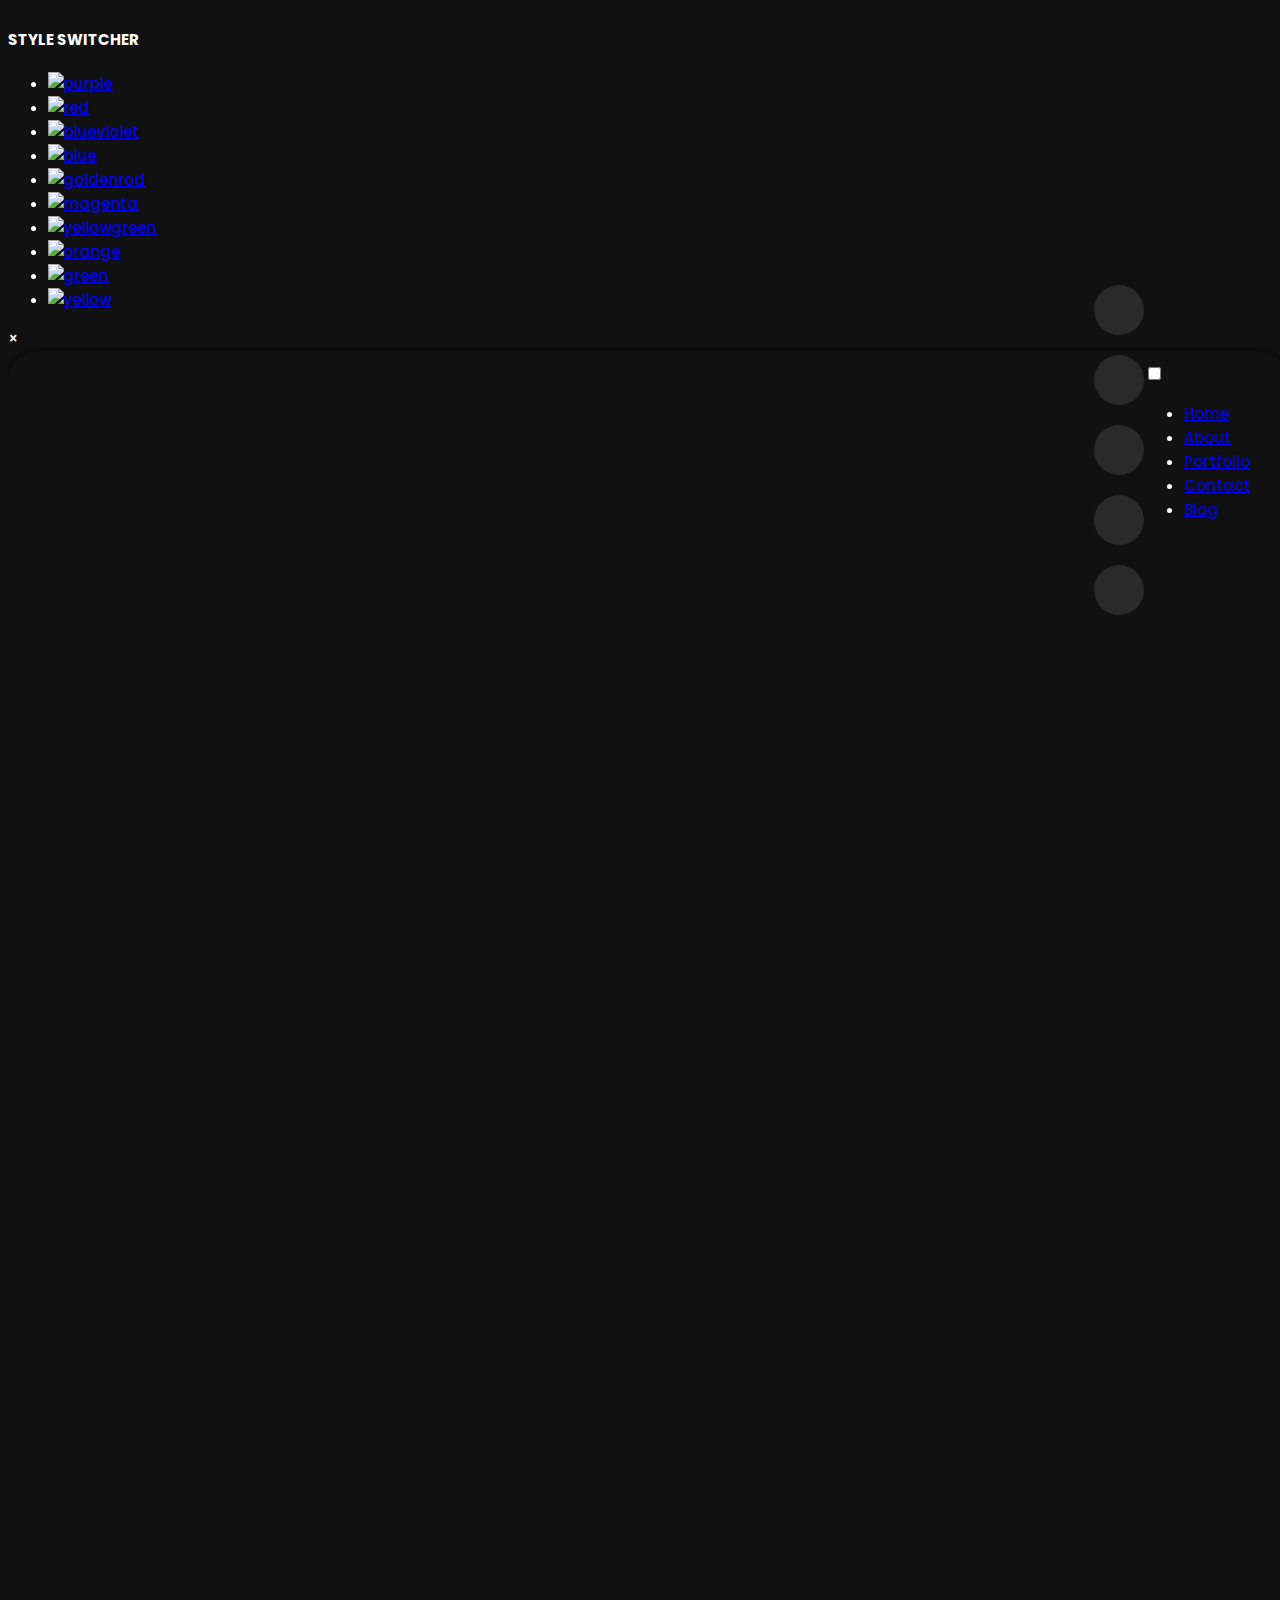
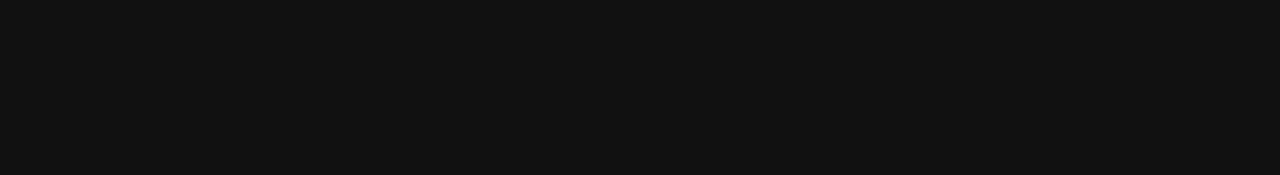
==== index.html @ 68eb9c1f "content changed" ====
﻿<!DOCTYPE html>
<html lang="en">

<head>
    <meta charset="utf-8">
    <title>Shabeeb | Index</title>
    <meta name="viewport" content="width=device-width, initial-scale=1">

    <!-- Template Google Fonts -->
    <link href="https://fonts.googleapis.com/css?family=Poppins:400,400i,500,500i,600,600i,700,700i,800,800i,900,900i" rel="stylesheet">
    <link href="https://fonts.googleapis.com/css?family=Open+Sans:300,400,400i,600,600i,700" rel="stylesheet">

    <!-- Template CSS Files -->
    <link href="css/bootstrap.min.css" rel="stylesheet">
    <link href="css/preloader.min.css" rel="stylesheet">
    <link href="css/circle.css" rel="stylesheet">
    <link href="css/font-awesome.min.css" rel="stylesheet">
    <link href="css/fm.revealator.jquery.min.css" rel="stylesheet">
    <link href="css/style.css" rel="stylesheet">

    <!-- CSS Skin File -->
    <link href="css/skins/yellow.css" rel="stylesheet">

    <!-- Live Style Switcher - demo only -->
    <link rel="alternate stylesheet" type="text/css" title="blue" href="css/skins/blue.css" />
    <link rel="alternate stylesheet" type="text/css" title="green" href="css/skins/green.css" />
    <link rel="alternate stylesheet" type="text/css" title="yellow" href="css/skins/yellow.css" />
    <link rel="alternate stylesheet" type="text/css" title="blueviolet" href="css/skins/blueviolet.css" />
    <link rel="alternate stylesheet" type="text/css" title="goldenrod" href="css/skins/goldenrod.css" />
    <link rel="alternate stylesheet" type="text/css" title="magenta" href="css/skins/magenta.css" />
    <link rel="alternate stylesheet" type="text/css" title="orange" href="css/skins/orange.css" />
    <link rel="alternate stylesheet" type="text/css" title="purple" href="css/skins/purple.css" />
    <link rel="alternate stylesheet" type="text/css" title="red" href="css/skins/red.css" />
    <link rel="alternate stylesheet" type="text/css" title="yellowgreen" href="css/skins/yellowgreen.css" />
    <link rel="stylesheet" type="text/css" href="css/styleswitcher.css" />

    <!-- Modernizr JS File -->
    <script src="js/modernizr.custom.js"></script>
</head>

<body class="home">
<!-- Live Style Switcher Starts - demo only -->
<div id="switcher" class="">
    <div class="content-switcher">
        <h4>STYLE SWITCHER</h4>
        <ul>
            <li>
                <a href="#" onclick="setActiveStyleSheet('purple');" title="purple" class="color"><img src="img/styleswitcher/purple.png" alt="purple"/></a>
            </li>
            <li>
                <a href="#" onclick="setActiveStyleSheet('red');" title="red" class="color"><img src="img/styleswitcher/red.png" alt="red"/></a>
            </li>
            <li>
                <a href="#" onclick="setActiveStyleSheet('blueviolet');" title="blueviolet" class="color"><img src="img/styleswitcher/blueviolet.png" alt="blueviolet"/></a>
            </li>
            <li>
                <a href="#" onclick="setActiveStyleSheet('blue');" title="blue" class="color"><img src="img/styleswitcher/blue.png" alt="blue"/></a>
            </li>
            <li>
                <a href="#" onclick="setActiveStyleSheet('goldenrod');" title="goldenrod" class="color"><img src="img/styleswitcher/goldenrod.png" alt="goldenrod"/></a>
            </li>
            <li>
                <a href="#" onclick="setActiveStyleSheet('magenta');" title="magenta" class="color"><img src="img/styleswitcher/magenta.png" alt="magenta"/></a>
            </li>
            <li>
                <a href="#" onclick="setActiveStyleSheet('yellowgreen');" title="yellowgreen" class="color"><img src="img/styleswitcher/yellowgreen.png" alt="yellowgreen"/></a>
            </li>
            <li>
                <a href="#" onclick="setActiveStyleSheet('orange');" title="orange" class="color"><img src="img/styleswitcher/orange.png" alt="orange"/></a>
            </li>
            <li>
                <a href="#" onclick="setActiveStyleSheet('green');" title="green" class="color"><img src="img/styleswitcher/green.png" alt="green"/></a>
            </li>
            <li>
                <a href="#" onclick="setActiveStyleSheet('yellow');" title="yellow" class="color"><img src="img/styleswitcher/yellow.png" alt="yellow"/></a>
            </li>
        </ul>

        <div id="hideSwitcher">&times;</div>
    </div>
</div>
<div id="showSwitcher" class="styleSecondColor"><i class="fa fa-cog fa-spin"></i></div>
<!-- Live Style Switcher Ends - demo only -->
<!-- Header Starts -->
<header class="header" id="navbar-collapse-toggle">
    <!-- Fixed Navigation Starts -->
    <ul class="icon-menu d-none d-lg-block revealator-slideup revealator-once revealator-delay1">
        <li class="icon-box active">
            <i class="fa fa-home"></i>
            <a href="index.html">
                <h2>Home</h2>
            </a>
        </li>
        <li class="icon-box">
            <i class="fa fa-user"></i>
            <a href="about.html">
                <h2>About</h2>
            </a>
        </li>
        <li class="icon-box">
            <i class="fa fa-briefcase"></i>
            <a href="portfolio.html">
                <h2>Portfolio</h2>
            </a>
        </li>
        <li class="icon-box">
            <i class="fa fa-envelope-open"></i>
            <a href="contact.html">
                <h2>Contact</h2>
            </a>
        </li>
        <li class="icon-box">
            <i class="fa fa-comments"></i>
            <a href="blog.html">
                <h2>Blog</h2>
            </a>
        </li>
    </ul>
    <!-- Fixed Navigation Ends -->
    <!-- Mobile Menu Starts -->
    <nav role="navigation" class="d-block d-lg-none">
        <div id="menuToggle">
            <input type="checkbox" />
            <span></span>
            <span></span>
            <span></span>
            <ul class="list-unstyled" id="menu">
                <li class="active"><a href="index.html"><i class="fa fa-home"></i><span>Home</span></a></li>
                <li><a href="about.html"><i class="fa fa-user"></i><span>About</span></a></li>
                <li><a href="portfolio.html"><i class="fa fa-folder-open"></i><span>Portfolio</span></a></li>
                <li><a href="contact.html"><i class="fa fa-envelope-open"></i><span>Contact</span></a></li>
                <li><a href="blog.html"><i class="fa fa-comments"></i><span>Blog</span></a></li>
            </ul>
        </div>
    </nav>
    <!-- Mobile Menu Ends -->
</header>
<!-- Header Ends -->
<!-- Main Content Starts -->
<section class="container-fluid main-container container-home p-0 revealator-slideup revealator-once revealator-delay1">
    <div class="color-block d-none d-lg-block"></div>
    <div class="row home-details-container align-items-center">
        <div class="col-lg-4 bg position-fixed d-none d-lg-block"></div>
        <div class="col-12 col-lg-8 offset-lg-4 home-details text-left text-sm-center text-lg-left">
            <div>
                <img src="img/shabeeb1.jpg" class="img-fluid main-img-mobile d-none d-sm-block d-lg-none" alt="my picture" />
                <h1 class="text-uppercase poppins-font">I'm shabeeb.<span>web DEVELOPER</span></h1>
                <p class="open-sans-font">I'm Shabeeb Python Django web developer, specializing in building dynamic and scalable web applications using the Django framework. With i am expertise in Python programming language and Django's Model-View-Template architecture, i  can create robust and user-friendly web solutions. my skills include developing web sites and deploying applications on cloud platforms. i am experience working with databases such as Dbsqlite, and integrating various libraries and frameworks to enhance web development. I am stays up-to-date with the latest web development trends and tools to provide cutting-edge solutions.</p>
                <a class="button" href="about.html">
                    <span class="button-text">more about me</span>
                    <span class="button-icon fa fa-arrow-right"></span>
                </a>
            </div>
        </div>
    </div>
</section>
<!-- Main Content Ends -->

<!-- Template JS Files -->
<script src="js/jquery-3.5.0.min.js"></script>
<script src="js/styleswitcher.js"></script>
<script src="js/preloader.min.js"></script>
<script src="js/fm.revealator.jquery.min.js"></script>
<script src="js/imagesloaded.pkgd.min.js"></script>
<script src="js/masonry.pkgd.min.js"></script>
<script src="js/classie.js"></script>
<script src="js/cbpGridGallery.js"></script>
<script src="js/jquery.hoverdir.js"></script>
<script src="js/popper.min.js"></script>
<script src="js/bootstrap.js"></script>
<script src="js/custom.js"></script>

</body>

</html>
---- css/style.css ----
/*------------------------------------------------------------------
[Table of contents]
	+ General
	    - Miscellaneous
		- Light Body
		- Buttons
		- Page Title
	+ Header
		- Desktop Navigation
		- Mobile Navigation
	+ Pages
		- Homepage
		+ About
		    - Personal Info List
			- Box Stats
			- Resume
			- Skills
		+ Portfolio
		    - Grid
		    + Slideshow
                - Embedded Videos
                - Carousel
                - Navigation
        + Contact
            - Left Side
            - Contact Form
		+ Blog
            - Latest Posts
            - Pagination
	- Responsive Design Styles
-------------------------------------------------------------------*/

/* [ GENERAL ] */
/*================================================== */

/*** Miscellaneous ***/

html {
  overflow-x: hidden;
  height: 100%;
}

body {
  font-family: 'Poppins', sans-serif;
  font-size: 15px;
  color: #fff;
  font-weight: 500;
  line-height: 1.6;
  position: relative;
  background-size: cover;
  background-position: center;
  height: 100%;
  width: 100%;
  background-color: #111;
}

.poppins-font {
  font-family: 'Poppins', sans-serif;
}

.open-sans-font {
  font-family: 'Open Sans', sans-serif;
}

hr.separator {
  border-top: 1px solid #252525;
  margin: 70px auto 55px;
  max-width: 40%;
}

.ft-wt-600 {
  font-weight: 600;
}

.mb-30 {
  margin-bottom: 30px;
}

.no-transform {
  transform: none !important;
}

.custom-title {
  padding-bottom: 22px;
  font-size: 26px;
}

/*** Light Body ***/

body.light {
  color: #666;
  background-color: #fff;
}

body.home.light .home-details h1 span,
body.light .button .button-text {
  color: #666;
}

body.light .button:hover .button-text {
  color: #fff;
}

body.home.light .home-details h6 {
  color: #777;
}

body.home.light .bg {
  background-image: url(../img/light.jpg);
  background-size: cover;
  background-repeat: no-repeat;
  background-position: top;
  box-shadow: 0 0 7px rgba(0,0,0,.3);
}

body.light .preloader .black_wall {
  background-color: #eee;
}

body.light .preloader {
  background-color: #fff;
}

body.light .title-section h1 {
  color: #666;
}

body.light .title-bg {
  color: rgba(30, 37, 48, 0.07);
}

body.light.about .box-stats {
  border: 1px solid #ddd;
}

body.light.about .c100,
body.light.about .resume-box .time {
  background-color: #eee;
}

body.light.about .resume-box .time,
body.light.about .resume-box p {
  color: #666;
}

body.light.about .resume-box .place:before {
  background-color: #666;
}

body.light.about  .resume-box li:after {
  border-left: 1px solid #ddd;
}

body.light.about .c100 > span {
  color: #666;
}

body.light.about .c100:after {
  background-color: #fff;
}

body.light.portfolio .slideshow figure {
  background-color: #fff;
}

body.light.portfolio .slideshow ul > li:after {
  background: rgba(255,255,255,0.77);
}

body.light.portfolio .slideshow {
  background: rgba(0,0,0,0.7);
}

body.light.contact .contactform input[type=text],
body.light.contact .contactform input[type=email],
body.light.contact .contactform textarea {
  background-color: #fff;
  border: 1px solid #ddd;
  color: #666;
}

body.light.contact  ul.social li a {
  color: #666;
  background: #eee;
}

body.light.contact  ul.social li a:hover {
  color: #fff;
}

body.light.blog .post-content {
  background-color: #f2f2f2;
}

body.light.blog .post-content .entry-header h3 a {
  color: #666;
}

body.light.blog .page-link {
  color: #666;
  background-color: #eee;
  border: 1px solid #eee;
}

body.light.blog-post .meta {
  color: #888;
}

body.light.blog .page-item.active .page-link {
  color: #fff;
}

body.light hr.separator {
  border-top: 1px solid #ddd;
}

@media (min-width: 992px) {
  body.light .header ul.icon-menu li.icon-box {
    background-color: #eee;
  }

  body.light .header ul.icon-menu li.icon-box i {
    color: #666;
  }

  body.light .header ul.icon-menu li.icon-box.active,
  body.light .header ul.icon-menu li.icon-box:hover,
  body.light .header ul.icon-menu li.icon-box.active i,
  body.light .header ul.icon-menu li.icon-box:hover i {
    color: #fff;
  }
}

@media (max-width: 991px) {

  body.light .main-img-mobile {
    border: 4px solid #eee;
  }

  body.light #menuToggle {
    border: 1px solid #ddd;
  }

  body.light #menuToggle,
  body.light #menu {
    background: #eee;
  }

  body.light #menuToggle > span,
  body.light #menuToggle input:checked ~ span {
    background: #666;
  }

  body.light #menu li a {
    color: #666;
  }

  body.light #menu li:after {
    background: #ddd;
  }

  body.light.portfolio .slideshow nav {
    background: #eee;
    border-bottom: 1px solid #ddd;
  }

  body.light.portfolio .slideshow nav span img {
    display: none;
  }

  body.light.portfolio .slideshow nav span.nav-next {
    background-image: url("../img/projects/navigation/right-arrow.png");
    background-size: cover;
  }

  body.light.portfolio .slideshow nav span.nav-prev {
    background-image: url("../img/projects/navigation/left-arrow.png");
    background-size: cover;
  }

  body.light.portfolio .slideshow nav span.nav-close {
    background-image: url("../img/projects/navigation/close-button.png");
    background-size: cover;
  }

  body.light.portfolio .slideshow nav span.nav-next,
  body.light.portfolio .slideshow nav span.nav-prev {
    top: 51px;
  }

  body.light.portfolio .slideshow {
    background: #fff;
  }
}

@media (max-width: 576px) {
  body.light .title-section {
    background: #eee;
    border-bottom: 1px solid #ddd;
  }

  body.light #menuToggle {
    border: 0;
  }

  body.light.portfolio .slideshow nav span.nav-next,
  body.light.portfolio .slideshow nav span.nav-prev {
    top: 31px;
  }
}
/*** Buttons ***/
.button {
  overflow: hidden;
  display: inline-block;
  line-height: 1.4;
  border-radius: 35px;
  white-space: nowrap;
  text-overflow: ellipsis;
  text-align: center;
  cursor: pointer;
  vertical-align: middle;
  user-select: none;
  transition: 250ms all ease-in-out;
  text-transform: uppercase;
  text-decoration: none !important;
  position: relative;
  z-index: 1;
  padding: 16px 70px 16px 35px;
  font-size: 15px;
  font-weight: 600;
  color: #fff;
  background-color: transparent;
  outline: none !important;
}

.button .button-text {
  position: relative;
  z-index: 2;
  color: #fff;
  transition: .3s ease-out all;
}

.button:before {
  z-index: -1;
  content: '';
  position: absolute;
  top: 0;
  bottom: 0;
  left: 0;
  right: 0;
  transform: translateX(100%);
  transition: .3s ease-out all;
}

.button:hover .button-text {
  color: #ffffff;
}

.button:hover:before {
  transform: translateX(0);
}

.button-icon {
  position: absolute;
  right: -1px;
  top: -1px;
  bottom: 0;
  width: 55px;
  height: 55px;
  display: flex;
  justify-content: center;
  align-items: center;
  font-size: 19px;
  color: #ffffff;
  border-radius: 50%;
}

/*** Page Title ***/

.title-section {
  margin: 0 auto;
  width: 100%;
  position: relative;
  padding: 80px 0;
}

.title-section h1 {
  font-size: 56px;
  font-weight: 900;
  color: #fff;
  text-transform: uppercase;
  margin: 0;
}

.title-bg {
  font-size: 110px;
  left: 0;
  letter-spacing: 10px;
  line-height: 0.7;
  position: absolute;
  right: 0;
  top: 50%;
  text-transform: uppercase;
  font-weight: 800;
  -webkit-transform: translateY(-50%);
  -moz-transform: translateY(-50%);
  -ms-transform: translateY(-50%);
  -o-transform: translateY(-50%);
  transform: translateY(-50%);
  color: rgba(255, 255, 255, 0.07);
}

/* [ HEADER ] */
/*================================================== */

/*** Desktop Navigation ***/

@media (min-width: 992px) {

  /*** Navigation ***/

  .header {
    position: fixed;
    right: 30px;
    bottom: 0;
    z-index: 3;
    display: flex;
    align-items: center;
    height: calc(100vh - 200px);
    top: 100px;
    opacity: 1;
    transition: opacity 0.3s;
    -webkit-transition: opacity 0.3s;
  }

  .header.hide-header {
    z-index: 0 !important;
    opacity: 0;
  }

  .header ul.icon-menu {
    margin: 0;
    padding: 0;
  }

  .header ul.icon-menu li.icon-box {
    width: 50px;
    height: 50px;
    list-style: none;
    position: relative;
    display: flex;
    align-items: center;
    transition: .3s;
    margin: 20px 0;
    border-radius: 50%;
    background: #2b2a2a;
  }

  .header ul.icon-menu li.icon-box i {
    color: #ddd;
    font-size: 19px;
    transition: .3s;
  }

  .header ul.icon-menu li.icon-box.active,
  .header ul.icon-menu li.icon-box:hover,
  .header ul.icon-menu li.icon-box.active i,
  .header ul.icon-menu li.icon-box:hover i {
    color: #fff;
  }

  .header .icon-box h2 {
    font-size: 15px;
    font-weight: 500;
  }

  .header .icon-box a {
    display: block;
    padding: 0;
    width: 50px;
    height: 50px;
  }

  .header .icon-box i.fa {
    position: absolute;
    pointer-events: none;
  }

  .header .icon-menu i {
    left: 0;
    right: 0;
    margin: 0 auto;
    display: block;
    text-align: center;
    font-size: 35px;
    top: 15px;
  }

  .header .icon-box h2 {
    z-index: -1;
    position: absolute;
    top: 0;
    right: 0;
    opacity: 0;
    color: #fff;
    line-height: 50px;
    font-weight: 500;
    transition: all .3s;
    border-radius: 30px;
    text-transform: uppercase;
    padding: 0 25px 0 30px;
    height: 50px;
  }

  .header .icon-box a:hover h2 {
    opacity: 1;
    right: 27px;
    margin: 0;
    text-align: center;
    border-radius: 30px 0 0 30px;
  }
}

/* [ Pages ] */
/*================================================== */

/*** Homepage ***/


.home .color-block {
  position: fixed;
  height: 200%;
  width: 100%;
  transform: rotate(-15deg);
  left: -83%;
  top: -50%;
}

.home .bg {
  background-image: url(../img/shabeeb.jpg);
  background-size: cover;
  background-repeat: no-repeat;
  background-position: top;
  height: calc(100vh - 80px);
  z-index: 111;
  border-radius: 30px;
  left: 40px;
  top: 40px;
  box-shadow: 0 0 7px rgba(0,0,0,.9);
}

.home .container-home {
  display: flex;
  align-items: center;
  min-height: 100%;
}

.home .home-details > div {
  max-width: 550px;
  margin: 0 auto;
}

.home .home-details h1 {
  font-size: 51px;
  line-height: 62px;
  font-weight: 700;
  margin: 18px 0 10px;
  position: relative;
  padding-left: 70px;
}

.home .home-details h1:before {
  content: '';
  position: absolute;
  left: 0;
  top: 29px;
  height: 4px;
  width: 40px;
  border-radius: 10px;
}

.home .home-details h1 span {
  color: #fff;
  display: block;
}

.home .home-details h6 {
  color: #eee;
  font-size: 22px;
  font-weight: 400;
  display: block;
}

.home .home-details p {
  margin: 15px 0 28px;
  font-size: 16px;
  line-height: 35px;
}

/*** About ***/

.about .main-content {
  padding-bottom: 20px;
}

/* Personal Info List */

.about .about-list li:not(:last-child) {
  padding-bottom: 20px;
}

.about .about-list .title {
  opacity: .8;
  text-transform: capitalize;
}

.about .about-list .value {
  font-weight: 600;
}

/* Box Stats */

.about .box-stats {
  padding: 20px 30px 25px 40px;
  border-radius: 5px;
  border: 1px solid #252525;
}

.about .box-stats.with-margin {
  margin-bottom: 30px;
}

.about .box-stats h3 {
  position: relative;
  display: inline-block;
  margin: 0;
  font-size: 50px;
  font-weight: 700;
}

.about .box-stats h3:after {
  content: '+';
  position: absolute;
  right: -24px;
  font-size: 33px;
  font-weight: 300;
  top: 2px;
}

.about .box-stats p {
  padding-left: 45px;
}

.about .box-stats p:before {
  content: "";
  position: absolute;
  left: 0;
  top: 13px;
  width: 30px;
  height: 1px;
  background: #777;
}

/* Resume */

.about .resume-box ul {
  margin: 0;
  padding: 0;
  list-style: none;
}

.about .resume-box li {
  position: relative;
  padding: 0 20px 0 60px;
  margin: 0 0 50px;
}

.about .resume-box li:after {
  content: "";
  position: absolute;
  top: 0;
  left: 20px;
  bottom: 0;
  border-left: 1px solid #333;
}

.about .resume-box .icon {
  width: 40px;
  height: 40px;
  position: absolute;
  left: 0;
  right: 0;
  line-height: 40px;
  text-align: center;
  z-index: 1;
  border-radius: 50%;
  color: #fff;
  background-color: #252525;
}

.about .resume-box .time {
  color: #fff;
  font-size: 12px;
  padding: 1px 10px;
  display: inline-block;
  margin-bottom: 12px;
  border-radius: 20px;
  font-weight: 600;
  background-color: #252525;
  opacity: .8;
}

.about .resume-box h5 {
  font-size: 18px;
  margin: 7px 0 10px;
}

.about .resume-box p {
  margin: 0;
  color: #eee;
  font-size: 14px;
}

.about .resume-box .place {
  opacity: .8;
  font-weight: 600;
  font-size: 15px;
  position: relative;
  padding-left: 26px;
}

.about .resume-box .place:before {
  position: absolute;
  content: '';
  width: 10px;
  height: 2px;
  background-color: #fff;
  left: 7px;
  top: 9px;
  opacity: .8;
}

/* Skills */

.about .c100 {
  float: none !important;
  margin: 0 auto;
  background-color: #252525;
}

.about .c100 > span {
  color: #fff;
}

.about .c100:after {
  background-color: #111;
}

/*** Portfolio ***/
.portfolio .main-content {
  padding-bottom: 60px;
  margin-top: -15px;
}

/* Grid */

.portfolio .grid-gallery ul {
  list-style: none;
  margin: 0;
  padding: 0;
}

.portfolio .grid-gallery figure {
  margin: 0;
}

.portfolio .grid-gallery figure img {
  display: block;
  width: 100%;
  border-radius: 5px;
  transition: .3s;
}

.portfolio .grid-wrap {
  margin: 0 auto;
}

.portfolio .grid {
  margin: 0 auto;
}

.portfolio .grid li {
  width: 33.333333%;
  float: left;
  cursor: pointer;
  padding: 15px;
}

.portfolio .grid figure {
  -webkit-transition: 0.3s;
  transition: 0.3s;
  border-radius: 5px;
  padding: 0;
  position: relative;
  overflow: hidden;
}

.portfolio .grid figure img {
  display: block;
  position: relative;
}

.portfolio .grid li a {
  overflow: hidden;
}

.portfolio .grid li figure div {
  position: absolute;
  width: 100%;
  height: 100%;
  display: -webkit-box;
  display: -webkit-flex;
  display: -ms-flexbox;
  display: flex;
  -webkit-box-align: center;
  -webkit-align-items: center;
  -ms-flex-align: center;
  align-items: center;
  text-align: center;
  justify-content: center;
}

.portfolio .grid li figure div span {
  margin: 0;
  text-transform: uppercase;
  color: #fff;
  font-size: 18px;
}

/* Slideshow */

.portfolio .slideshow {
  position: fixed;
  background: rgba(0,0,0,0.85);
  width: 100%;
  height: 100%;
  top: 0;
  left: 0;
  z-index: 1111;
  opacity: 0;
  visibility: hidden;
  overflow: hidden;
  -webkit-perspective: 1000px;
  perspective: 1000px;
  -webkit-transition: opacity 0.5s, visibility 0s 0.5s;
  transition: opacity 0.5s, visibility 0s 0.5s;
  text-align: left;
}

.portfolio .slideshow-open .slideshow {
  opacity: 1;
  visibility: visible;
  -webkit-transition: opacity 0.5s;
  transition: opacity 0.5s;
}

.portfolio .slideshow ul {
  width: 100%;
  height: 100%;
  -webkit-transform-style: preserve-3d;
  transform-style: preserve-3d;
  -webkit-transform: translate3d(0,0,150px);
  transform: translate3d(0,0,150px);
  -webkit-transition: -webkit-transform 0.5s;
  transition: transform 0.5s;
}

.portfolio .slideshow ul.animatable > li {
  -webkit-transition: -webkit-transform 0.5s;
  transition: transform 0.5s;
}

.portfolio .slideshow-open .slideshow ul {
  -webkit-transform: translate3d(0,0,0);
  transform: translate3d(0,0,0);
}

.portfolio .slideshow ul > li {
  width: 660px;
  position: absolute;
  top: 50%;
  left: 50%;
  margin: -280px 0 0 -330px;
  visibility: hidden;
}

.portfolio .slideshow ul > li.show {
  visibility: visible;
}

.portfolio .slideshow ul > li:after {
  content: '';
  position: absolute;
  width: 100%;
  height: 100%;
  top: 0;
  left: 0;
  background: rgba(0,0,0,0.7);
  -webkit-transition: opacity 0.3s;
  transition: opacity 0.3s;
  z-index: 111;
  border-radius: 10px;
}

.portfolio .slideshow ul > li.current:after {
  visibility: hidden;
  opacity: 0;
  -webkit-transition: opacity 0.3s, visibility 0s 0.3s;
  transition: opacity 0.3s, visibility 0s 0.3s;
}

.portfolio .slideshow figure {
  width: 100%;
  height: 100%;
  background: #252525;
  padding: 30px;
  overflow: auto;
  border-radius: 10px;
}

.portfolio .slideshow a {
  text-decoration: underline;
}

.portfolio .slideshow figcaption {
  margin-bottom: 15px;
}

.portfolio .slideshow figcaption h3 {
  text-transform: uppercase;
  padding: 10px 0 20px;
  font-weight: 700;
  text-align: center;
  font-size: 33px;
}

/* Embedded Videos */

.portfolio .slideshow .videocontainer,
.portfolio .slideshow .responsive-video {
  max-width: 100%;
  border-radius: 4px;
  display: block;
  object-fit: cover;
}

.portfolio .slideshow .videocontainer {
  position: relative;
  padding-bottom: 56.20%;
  padding-top: 0;
  height: 0;
  max-width: 100%;
  overflow: hidden;
  width: 100%;
  display: block;
  margin: 0;
  border-radius: 4px;
}

.portfolio .slideshow .videocontainer iframe,
.portfolio .slideshow .videocontainer object,
.portfolio .slideshow .videocontainer embed {
  position: absolute;
  top: 0;
  left: 0;
  width: 100%;
  height: 100%;
  border: 0;
}

/* Carousel */

.portfolio .slideshow .carousel-indicators {
  bottom: 0;
  background: rgba(0,0,0,.4);
  padding: 10px 0;
  margin: 0;
}

.portfolio .slideshow .carousel-indicators li {
  width: 10px;
  height: 10px;
  border-radius: 50%;
  margin: 0 7px;
  background-color: #fff;
  opacity: 1;
}

/* Navigation */

.portfolio .slideshow nav span {
  position: fixed;
  z-index: 1000;
  text-align: center;
  cursor: pointer;
  padding: 200px 30px;
  color: #fff;
}

.portfolio .slideshow nav span.nav-prev,
.portfolio .slideshow nav span.nav-next {
  top: 50%;
  -webkit-transform: translateY(-50%);
  transform: translateY(-50%);
  font-size: 41px;
  line-height: 58px;
}

.portfolio .slideshow nav span.nav-prev {
  left: 0;
}

.portfolio .slideshow nav span.nav-next {
  right: 0;
}

.portfolio .slideshow nav span.nav-close {
  top: 30px;
  right: 30px;
  padding: 0;
}

/*** Contact ***/
.contact .main-content {
  padding-bottom: 85px;
}
/* Left Side */

.contact .custom-span-contact {
  font-weight: 600;
  padding-left: 50px;
  line-height: 21px;
  padding-top: 5px;
}

.contact .custom-span-contact i {
  left: 0;
  top: 10px;
  font-size: 33px;
}

.contact .custom-span-contact i.fa-phone-square {
  font-size: 39px;
  top: 7px;
}

.contact .custom-span-contact span {
  text-transform: uppercase;
  opacity: .8;
  font-weight: 400;
}

.contact ul.social {
  margin-left: -5px;
}

.contact ul.social li {
  display: inline-block;
}

.contact ul.social li a {
  display: inline-block;
  height: 40px;
  width: 40px;
  line-height: 42px;
  text-align: center;
  color: #fff;
  transition: .3s;
  font-size: 17px;
  margin: 0 6px;
  background: #2b2a2a;
  border-radius: 50%;
}
/* Form */
.contact .contactform input[type=text],
.contact .contactform input[type=email] {
  border: 1px solid #111;
  width: 100%;
  background: #252525;
  color: #fff;
  padding: 11px 26px;
  margin-bottom: 30px;
  border-radius: 30px;
  outline: none !important;
  transition: .3s;
}

.contact .contactform textarea {
  border: 1px solid #111;
  background: #252525;
  color: #fff;
  width: 100%;
  padding: 12px 26px;
  margin-bottom: 20px;
  height: 160px;
  overflow: hidden;
  border-radius: 30px;
  outline: none !important;
  transition: .3s;
}

.contact .contactform .form-message {
  margin: 24px 0;
}

.contact .contactform .output_message {
  display: block;
  color: #fff;
  height: 46px;
  line-height: 46px;
  border-radius: 30px;
}

.contact .contactform .output_message.success {
  background: #28a745;
}

.contact .contactform .output_message.success:before {
  font-family: FontAwesome;
  content: "\f14a";
  padding-right: 10px;
}

.contact .contactform .output_message.error {
  background: #dc3545;
}

.contact .contactform .output_message.error:before {
  font-family: FontAwesome;
  content: "\f071";
  padding-right: 10px;
}

/*** Blog ***/

.blog .main-content {
  padding-bottom: 85px;
}

/* Latest Posts */

.blog .post-container {
  display: block;
}

.blog .post-content {
  background-color: #252525;
  padding: 20px 25px 25px 25px;
  border-radius: 0 0 5px 5px;
}

.blog .post-content .entry-header h3 {
  line-height: 26px;
  cursor: pointer;
}

.blog .post-content .entry-header h3 a {
  text-decoration: none;
  transition: .5s;
}

.blog .post-thumb {
  border-radius: 5px 5px 0 0;
  cursor: pointer;
}

.blog .post-thumb a {
  border-radius: 5px 5px 0 0;
}

.blog .post-container:hover img {
  transform: scale(1.2);
}

.blog .post-thumb a img {
  border-radius: 5px 5px 0 0;
  transition: .3s;
}

.blog .post-content .entry-content p {
  margin: 15px 0 5px;
}

.blog .post-content .entry-header h3 a {
  color: #fff;
  font-size: 20px;
  font-weight: 600;
}

/* pagination */

.blog .pagination {
  margin-bottom: 30px;
}

.blog .page-link {
  color: #fff;
  background-color: #252525;
  border: 1px solid #252525;
  padding: 0;
  margin: 0 10px;
  border-radius: 50% !important;
  width: 43px;
  height: 43px;
  line-height: 43px;
  text-align: center;
  transition: .3s;

}

.blog .page-link:focus,
.blog .page-link:active{
  box-shadow: none !important;
}

.blog .page-link:hover {
  color: #fff !important;
}

/* Blog Post */

.blog-post article {
  max-width: 700px;
  margin: 0 auto;
}

.blog-post article h1 {
  font-weight: 600;
  margin: 13px 0 20px;
}

.blog-post article img {
  border-radius: 5px;
  margin-bottom: 20px;
}

.blog-post .meta {
  color: #eee;
  font-size: 13px;
}

.blog-post .meta span {
  padding-right: 15px;
}

.blog-post .meta i {
  padding-right: 3px;
}

/* [ RESPONSIVE DESIGN STYLES ] */

@media (min-width: 1351px) {
  .portfolio .container-portfolio .grid {
    text-align: left;
  }
}

@media (max-width: 1350px) and (min-width: 992px) {
  .container {
    max-width: calc(100% - 195px);
  }

  .portfolio .container-portfolio {
    max-width: calc(100% - 195px);
  }
}

@media (max-width: 1200px) {
  .home .home-details h1 {
    padding-left: 0;
  }
  .home .home-details h1:before {
    display: none;
  }
}

@media (max-width: 1200px) and (min-width: 992px) {
  .home .home-details h1 {
    font-size: 42px;
    line-height: 52px;
  }
}

@media (max-width: 1100px) and (min-width: 992px) {
  .home .home-details > div {
    max-width: 450px;
  }
}

@media (min-width: 1600px) {
  .home .home-details > div {
    max-width: 600px;
  }
}

@media (min-width: 992px) {
  .home .home-details-container {
    width: 100%;
    height: 100vh;
  }

  body.home {
    overflow: hidden;
  }
}

/* Mobile  Navigation */

@media (max-width: 991px) {

  body.home {
    padding: 25px;
  }

  body.home .main-container {
    padding: 30px 0 !important;
  }

  .home .home-details-container {
    margin: 0 auto;
  }

  .home .home-details {
    padding: 0;
  }

  .main-img-mobile {
    border-radius: 50%;
    width: 270px;
    height: 270px;
    border: 4px solid #252525;
    margin: 0 auto 25px;
    display: block;
  }

  .home .home-details h1 {
    font-size: 38px;
    line-height: 48px;
    margin: 29px 0 13px;
  }

  .home .home-details p {
    margin: 10px 0 23px;
    font-size: 15px;
    line-height: 30px;
  }

  #menuToggle {
    display: inline-block;
    position: fixed;
    top: 30px;
    right: 30px;
    z-index: 1111;
    user-select: none;
    padding: 19px 0 0 16px;
    width: 54px;
    height: 54px;
    border-radius: 5px;
    background: #252525;
  }

  #menuToggle input {
    display: flex;
    width: 54px;
    height: 54px;
    position: absolute;
    cursor: pointer;
    opacity: 0;
    z-index: 2;
    top: 0;
    left: 0;
  }

  #menuToggle > span {
    display: flex;
    width: 23px;
    height: 2px;
    margin-bottom: 5px;
    position: relative;
    background: #ffffff;
    border-radius: 3px;
    z-index: 1;
    transform-origin: 5px 0;
    transition: transform 0.5s cubic-bezier(0.77,0.2,0.05,1.0),
    background 0.5s cubic-bezier(0.77,0.2,0.05,1.0),
    opacity 0.55s ease;
  }

  #menuToggle > span:first-child {
    transform-origin: 0 0;
  }

  #menuToggle > span:nth-last-child(2) {
    transform-origin: 0 100%;
  }

  #menuToggle input:checked ~ span {
    opacity: 1;
    transform: rotate(45deg) translate(4px, 0);
    background: #fff;
  }

  #menuToggle input:checked ~ span:nth-last-child(3) {
    opacity: 0;
    transform: rotate(0deg) scale(0.2, 0.2);
  }

  #menuToggle input:checked ~ span:nth-last-child(2) {
    transform: rotate(-45deg) translate(2px, 4px);
  }

  #menu {
    position: fixed;
    left: 0;
    top: 0;
    width: 100%;
    height: 100%;
    margin: 0;
    padding-top: 60px;
    background-color: #252525;
    -webkit-font-smoothing: antialiased;
    transform-origin: 0 0;
    transform: translate(-100%, 0);
    transition: transform 0.5s cubic-bezier(0.77,0.2,0.05,1.0);
  }

  #menuToggle input:checked ~ ul {
    transform: none;
  }

  #menu li {
    position: relative;
    padding-left: 30px;
  }

  #menu li:after {
    position: absolute;
    content: '';
    height: 1px;
    width: calc(100% - 60px);
    background: #333;
    left: 30px;
  }

  #menu li:last-child:after {
    display: none;
  }

  #menu li.active a span {
    font-weight: 600;
  }

  #menu li a {
    color: #fff;
    text-transform: uppercase;
    transition-delay: 2s;
    font-size: 26px;
    display: block;
    text-decoration: none;
    padding: 14px 0;
    position: relative;
  }

  #menu li a span {
    position: absolute;
    left: 50px;
    font-weight: 400;
  }

  .portfolio .grid li {
    width: 50%;
  }

  .portfolio .grid li figure div {
    display: none !important;
  }

  .portfolio .slideshow {
    background: #252525;
  }

  .portfolio .slideshow nav span {
    padding: 0;
  }

  .portfolio .slideshow ul > li {
    width: 100%;
    height: 100%;
    position: absolute;
    top: 0;
    left: 0;
    right: 0;
    margin: 0;
  }

  .portfolio .slideshow ul > li:after {
    display: none;
  }

  .portfolio .slideshow figure {
    padding: 125px 30px 30px;
    border-radius: 0;
    max-width: 720px;
    margin: 0 auto;
  }

  .portfolio .slideshow nav span.nav-prev,
  .portfolio .slideshow nav span.nav-next {
    top: 35px;
    width: 32px;
    height: 32px;
  }

  .portfolio .slideshow nav span.nav-next {
    right: 30px;
  }

  .portfolio .slideshow nav span.nav-prev {
    left: 30px;
  }

  .portfolio .slideshow nav span.nav-prev img,
  .portfolio .slideshow nav span.nav-next img {
    width: 32px;
    height: 32px;
  }

  .portfolio .slideshow nav span:before {
    display: none;
  }

  .portfolio .slideshow nav span.nav-close {
    top: 35px;
    right: 0;
    left: 0;
    margin: 0 auto;
    width: 32px;
    height: 32px;
    display: block;
    line-height: 0;
  }

  .portfolio .slideshow nav span.nav-close img {
    width: 32px;
    height: 32px;
  }

  .portfolio .slideshow nav {
    position: fixed;
    top: 0;
    width: 100%;
    height: 102px;
    background: #252525;
    z-index: 1;
    border-bottom: 1px solid #333;
  }

  .contact .main-content {
    padding-bottom: 0;
  }
}

@media (max-width: 767px) {
  .home .home-details p {
    font-size: 14px;
    line-height: 28px;
  }
}

@media (max-width: 576px) {

  body {
    font-size: 14px;
  }

  .title-section.revealator-delay1 {
    transform: none !important;
    opacity: 1 !important;
  }

  #menuToggle {
    right: 10px;
    top: 4px;
    padding: 19px 0 0 13px;
    width: 49px;
    height: 49px;
  }

  .home #menuToggle {
    right: 25px;
    top: 25px;
    padding: 17px 0 0 13px;
  }

  #menu li {
    padding-left: 25px;
  }

  #menu li a {
    font-size: 18px;
  }

  #menu li:after {
    width: calc(100% - 50px);
    left: 25px;
  }

  #menu li a span {
    left: 35px;
  }

  .main-content {
    padding-top: 85px;
  }

  .main-content > .container {
    padding: 0 25px;
  }

  .main-img-mobile {
    width: 230px;
    height: 230px;
  }

  .home .home-details h1 {
    font-size: 29px;
    line-height: 39px;
    margin: 18px 0 13px;
  }

  .home .home-details h6 {
    font-size: 19px;
  }

  .title-section {
    padding: 16px 25px 14px;
    background: #252525;
    border-bottom: 1px solid #333;
    margin-bottom: 36px;
    position: fixed;
    right: 0;
    left: 0;
    z-index: 11;
    top: 0;
  }

  .title-section h1 {
    font-size: 26px;
  }

  .title-bg {
    display: none;
  }

  .custom-title {
    font-size: 21px;
  }

  .about .main-content {
    padding-bottom: 0;
  }

  .about .resume-box h5 {
    font-size: 17px;
  }

  .about .box-stats {
    padding: 15px 20px 20px 25px;
  }

  .about .c100 {
    transform: scale(.8);
  }

  .about .box-stats.with-margin {
    margin-bottom: 25px;
  }

  .about .box-stats h3 {
    font-size: 40px;
  }

  .about .box-stats p {
    padding-left: 0;
  }

  .about .box-stats p:before {
    display: none;
  }

  .portfolio .main-content {
    padding-bottom: 10px;
    margin-top: -12px;
  }

  .portfolio .grid li {
    width: 100%;
  }

  .portfolio .main-content > .container {
    padding: 0 10px;
  }

  .portfolio .slideshow figure {
    padding: 85px 25px 25px;
  }

  .portfolio .slideshow figcaption h3 {
    font-size: 25px;
  }

  .portfolio .slideshow nav span.nav-prev,
  .portfolio .slideshow nav span.nav-next {
    top: 9px;
    width: 20px;
    height: 20px;
  }

  .portfolio .slideshow nav span.nav-next {
    right: 20px;
  }

  .portfolio .slideshow nav span.nav-prev {
    left: 20px;
  }

  .portfolio .slideshow nav span.nav-prev img,
  .portfolio .slideshow nav span.nav-next img {
    width: 20px;
    height: 20px;
  }

  .portfolio .slideshow nav span.nav-close {
    top: 21px;
    width: 20px;
    height: 20px;
  }

  .portfolio .slideshow nav span.nav-close img {
    width: 20px;
    height: 20px;
  }

  .portfolio .slideshow nav {
    height: 62px;
  }

  .blog .main-content {
    padding-bottom: 55px;
  }

  .blog-post article h1 {
    font-size: 25px;
  }

  .separator.mt-1 {
    margin-top: 35px !important;
  }
}
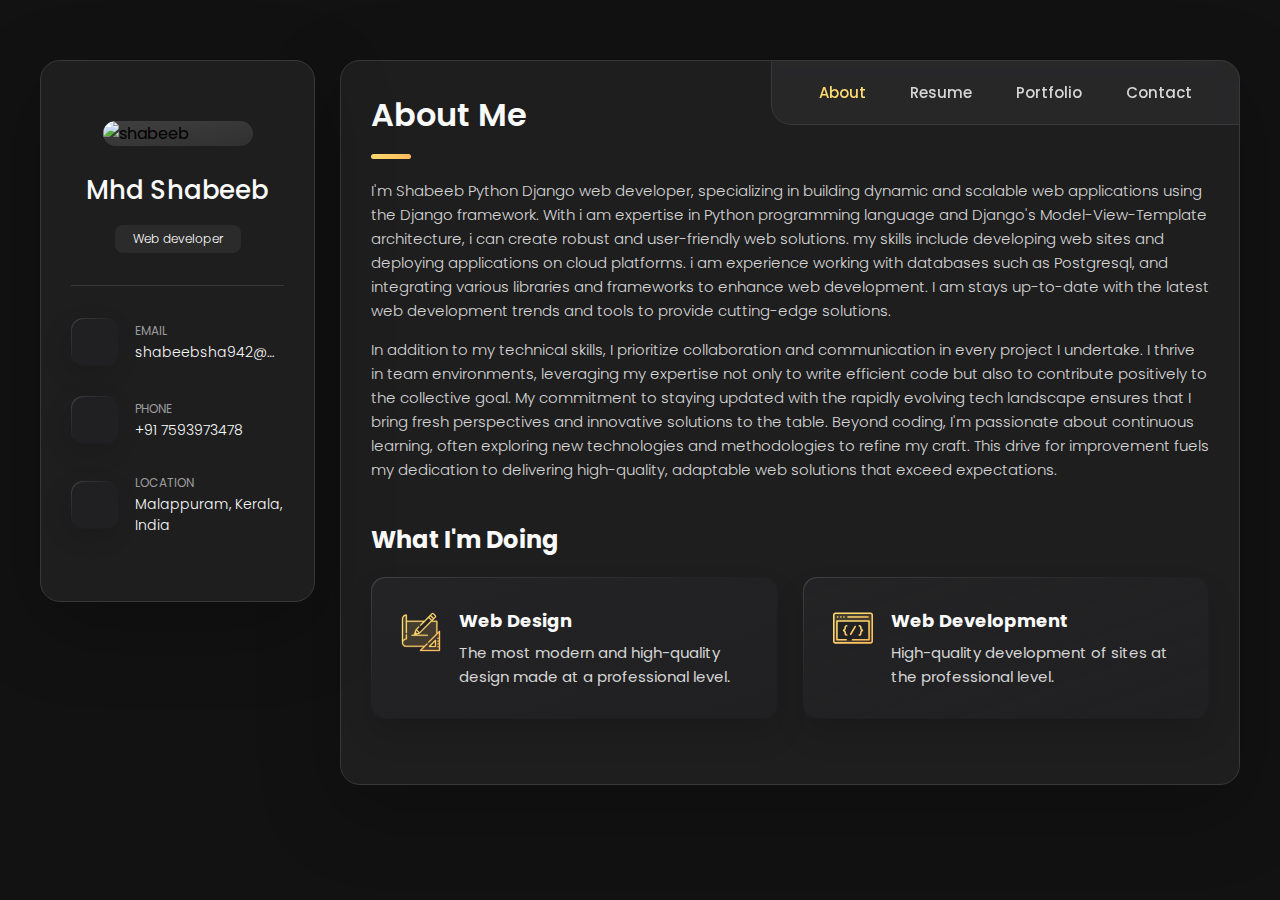
==== commit 9ab23840: "new design" ====
--- a/index.html
+++ b/index.html
@@ -1,175 +1,1108 @@
-﻿<!DOCTYPE html>
+<!DOCTYPE html>
 <html lang="en">
 
 <head>
-    <meta charset="utf-8">
-    <title>Shabeeb | Index</title>
-    <meta name="viewport" content="width=device-width, initial-scale=1">
-
-    <!-- Template Google Fonts -->
-    <link href="https://fonts.googleapis.com/css?family=Poppins:400,400i,500,500i,600,600i,700,700i,800,800i,900,900i" rel="stylesheet">
-    <link href="https://fonts.googleapis.com/css?family=Open+Sans:300,400,400i,600,600i,700" rel="stylesheet">
-
-    <!-- Template CSS Files -->
-    <link href="css/bootstrap.min.css" rel="stylesheet">
-    <link href="css/preloader.min.css" rel="stylesheet">
-    <link href="css/circle.css" rel="stylesheet">
-    <link href="css/font-awesome.min.css" rel="stylesheet">
-    <link href="css/fm.revealator.jquery.min.css" rel="stylesheet">
-    <link href="css/style.css" rel="stylesheet">
-
-    <!-- CSS Skin File -->
-    <link href="css/skins/yellow.css" rel="stylesheet">
-
-    <!-- Live Style Switcher - demo only -->
-    <link rel="alternate stylesheet" type="text/css" title="blue" href="css/skins/blue.css" />
-    <link rel="alternate stylesheet" type="text/css" title="green" href="css/skins/green.css" />
-    <link rel="alternate stylesheet" type="text/css" title="yellow" href="css/skins/yellow.css" />
-    <link rel="alternate stylesheet" type="text/css" title="blueviolet" href="css/skins/blueviolet.css" />
-    <link rel="alternate stylesheet" type="text/css" title="goldenrod" href="css/skins/goldenrod.css" />
-    <link rel="alternate stylesheet" type="text/css" title="magenta" href="css/skins/magenta.css" />
-    <link rel="alternate stylesheet" type="text/css" title="orange" href="css/skins/orange.css" />
-    <link rel="alternate stylesheet" type="text/css" title="purple" href="css/skins/purple.css" />
-    <link rel="alternate stylesheet" type="text/css" title="red" href="css/skins/red.css" />
-    <link rel="alternate stylesheet" type="text/css" title="yellowgreen" href="css/skins/yellowgreen.css" />
-    <link rel="stylesheet" type="text/css" href="css/styleswitcher.css" />
-
-    <!-- Modernizr JS File -->
-    <script src="js/modernizr.custom.js"></script>
+  <meta charset="UTF-8">
+  <meta http-equiv="X-UA-Compatible" content="IE=edge">
+  <meta name="viewport" content="width=device-width, initial-scale=1.0">
+  <title>Shabeeb | Web Developer</title>
+
+  <!--
+    - favicon
+  -->
+  <link rel="shortcut icon" href="./assets/images/logo.ico" type="image/x-icon">
+
+  <!--
+    - custom css link
+  -->
+  <link rel="stylesheet" href="./assets/css/style.css">
+
+  <!--
+    - google font link
+  -->
+  <link rel="preconnect" href="https://fonts.googleapis.com">
+  <link rel="preconnect" href="https://fonts.gstatic.com" crossorigin>
+  <link href="https://fonts.googleapis.com/css2?family=Poppins:wght@300;400;500;600&display=swap" rel="stylesheet">
 </head>
 
-<body class="home">
-<!-- Live Style Switcher Starts - demo only -->
-<div id="switcher" class="">
-    <div class="content-switcher">
-        <h4>STYLE SWITCHER</h4>
-        <ul>
-            <li>
-                <a href="#" onclick="setActiveStyleSheet('purple');" title="purple" class="color"><img src="img/styleswitcher/purple.png" alt="purple"/></a>
-            </li>
-            <li>
-                <a href="#" onclick="setActiveStyleSheet('red');" title="red" class="color"><img src="img/styleswitcher/red.png" alt="red"/></a>
-            </li>
-            <li>
-                <a href="#" onclick="setActiveStyleSheet('blueviolet');" title="blueviolet" class="color"><img src="img/styleswitcher/blueviolet.png" alt="blueviolet"/></a>
-            </li>
-            <li>
-                <a href="#" onclick="setActiveStyleSheet('blue');" title="blue" class="color"><img src="img/styleswitcher/blue.png" alt="blue"/></a>
-            </li>
-            <li>
-                <a href="#" onclick="setActiveStyleSheet('goldenrod');" title="goldenrod" class="color"><img src="img/styleswitcher/goldenrod.png" alt="goldenrod"/></a>
-            </li>
-            <li>
-                <a href="#" onclick="setActiveStyleSheet('magenta');" title="magenta" class="color"><img src="img/styleswitcher/magenta.png" alt="magenta"/></a>
-            </li>
-            <li>
-                <a href="#" onclick="setActiveStyleSheet('yellowgreen');" title="yellowgreen" class="color"><img src="img/styleswitcher/yellowgreen.png" alt="yellowgreen"/></a>
-            </li>
-            <li>
-                <a href="#" onclick="setActiveStyleSheet('orange');" title="orange" class="color"><img src="img/styleswitcher/orange.png" alt="orange"/></a>
-            </li>
-            <li>
-                <a href="#" onclick="setActiveStyleSheet('green');" title="green" class="color"><img src="img/styleswitcher/green.png" alt="green"/></a>
-            </li>
-            <li>
-                <a href="#" onclick="setActiveStyleSheet('yellow');" title="yellow" class="color"><img src="img/styleswitcher/yellow.png" alt="yellow"/></a>
-            </li>
+<body>
+
+  <!--
+    - #MAIN
+  -->
+
+  <main>
+
+    <!--
+      - #SIDEBAR
+    -->
+
+    <aside class="sidebar" data-sidebar>
+
+      <div class="sidebar-info">
+
+        <figure class="avatar-box">
+          <img src="https://shabeebsha.000webhostapp.com/img/shabeeb.jpg" alt="shabeeb" width="80"
+            class="my-avathar">
+        </figure>
+
+        <div class="info-content">
+          <h1 class="name" title="Richard hanrick">Mhd Shabeeb</h1>
+
+          <p class="title">Web developer</p>
+        </div>
+
+        <button class="info_more-btn" data-sidebar-btn>
+          <span>Show Contacts</span>
+
+          <ion-icon name="chevron-down"></ion-icon>
+        </button>
+
+      </div>
+
+      <div class="sidebar-info_more">
+
+        <div class="separator"></div>
+
+        <ul class="contacts-list">
+
+          <li class="contact-item">
+
+            <div class="icon-box">
+              <ion-icon name="mail-outline"></ion-icon>
+            </div>
+
+            <div class="contact-info">
+              <p class="contact-title">Email</p>
+
+              <a href="mailto:shabeebsha942@gmail.com" class="contact-link">shabeebsha942@gmail.com</a>
+            </div>
+
+          </li>
+
+          <li class="contact-item">
+
+            <div class="icon-box">
+              <ion-icon name="phone-portrait-outline"></ion-icon>
+            </div>
+
+            <div class="contact-info">
+              <p class="contact-title">Phone</p>
+
+              <a href="tel:+917593973478" class="contact-link">+91 7593973478</a>
+            </div>
+
+          </li>
+
+          <li class="contact-item">
+
+            <div class="icon-box">
+              <ion-icon name="location-outline"></ion-icon>
+            </div>
+
+            <div class="contact-info">
+              <p class="contact-title">Location</p>
+
+              <address>Malappuram, Kerala, India</address>
+            </div>
+
+          </li>
+
         </ul>
 
-        <div id="hideSwitcher">&times;</div>
+        <div class="separator"></div>
+
+        <ul class="social-list">
+
+          <li class="social-item">
+            <a href="https://github.com/shabeeb942" class="social-link">
+              <ion-icon name="logo-github"></ion-icon>
+            </a>
+          </li>
+
+          <li class="social-item">
+            <a href="https://www.linkedin.com/in/shabeeb-sha-645212245/" class="social-link">
+              <ion-icon name="logo-linkedin"></ion-icon>
+            </a>
+          </li>
+
+          <li class="social-item">
+            <a href="https://www.instagram.com/shabeeb_sha942" class="social-link">
+              <ion-icon name="logo-instagram"></ion-icon>
+            </a>
+          </li>
+
+          <li class="social-item">
+            <a href="https://twitter.com/shabeebsha942" class="social-link">
+              <ion-icon name="logo-twitter"></ion-icon>
+            </a>
+          </li>
+
+        </ul>
+
+      </div>
+
+    </aside>
+
+    <!--
+      - #main-content
+    -->
+
+    <div class="main-content">
+
+      <!--
+        - #NAVBAR
+      -->
+
+      <nav class="navbar">
+
+        <ul class="navbar-list">
+
+          <li class="navbar-item">
+            <button class="navbar-link  active" data-nav-link>About</button>
+          </li>
+
+          <li class="navbar-item">
+            <button class="navbar-link" data-nav-link>Resume</button>
+          </li>
+
+          <li class="navbar-item">
+            <button class="navbar-link" data-nav-link>Portfolio</button>
+          </li>
+
+          <!-- <li class="navbar-item">
+            <button class="navbar-link" data-nav-link>Blog</button>
+          </li> -->
+
+          <li class="navbar-item">
+            <button class="navbar-link" data-nav-link>Contact</button>
+          </li>
+
+        </ul>
+
+      </nav>
+
+
+
+
+
+      <!--
+        - #ABOUT
+      -->
+
+      <article class="about  active" data-page="about">
+
+        <header>
+          <h2 class="h2 article-title">About me</h2>
+        </header>
+
+        <section class="about-text">
+          <p>
+            I'm Shabeeb Python Django web developer, specializing in building dynamic and scalable web applications
+            using the Django framework. With i am expertise in Python programming language and Django's
+            Model-View-Template architecture, i can create robust and user-friendly web solutions. my skills include
+            developing web sites and deploying applications on cloud platforms. i am experience working with databases
+            such as Postgresql, and integrating various libraries and frameworks to enhance web development. I am stays
+            up-to-date with the latest web development trends and tools to provide cutting-edge solutions.
+          <p>
+            In addition to my technical skills, I prioritize collaboration and communication in every project I
+            undertake. I thrive in team environments, leveraging my expertise not only to write efficient code but also
+            to contribute positively to the collective goal. My commitment to staying updated with the rapidly evolving
+            tech landscape ensures that I bring fresh perspectives and innovative solutions to the table. Beyond coding,
+            I'm passionate about continuous learning, often exploring new technologies and methodologies to refine my
+            craft. This drive for improvement fuels my dedication to delivering high-quality, adaptable web solutions
+            that exceed expectations.
+          </p>
+
+        </section>
+
+
+        <!--
+          - service
+        -->
+
+        <section class="service">
+
+          <h3 class="h3 service-title">What i'm doing</h3>
+
+          <ul class="service-list">
+
+            <li class="service-item">
+
+              <div class="service-icon-box">
+                <img src="./assets/images/icon-design.svg
+                " alt="design icon" width="40">
+              </div>
+
+              <div class="service-content-box">
+                <h4 class="h4 service-item-title">Web design</h4>
+
+                <p class="service-item-text">
+                  The most modern and high-quality design made at a professional level.
+                </p>
+              </div>
+
+            </li>
+
+            <li class="service-item">
+
+              <div class="service-icon-box">
+                <img src="./assets/images/icon-dev.svg" alt="Web development icon" width="40">
+              </div>
+
+              <div class="service-content-box">
+                <h4 class="h4 service-item-title">Web development</h4>
+
+                <p class="service-item-text">
+                  High-quality development of sites at the professional level.
+                </p>
+              </div>
+
+            </li>
+          </ul>
+
+        </section>
+        <div class="modal-container" data-modal-container>
+
+          <div class="overlay" data-overlay></div>
+
+          <section class="testimonials-modal">
+
+            <button class="modal-close-btn" data-modal-close-btn>
+              <ion-icon name="close-outline"></ion-icon>
+            </button>
+
+            <div class="modal-img-wrapper">
+              <figure class="modal-avatar-box">
+                <img src="./assets/images/avatar-1.png" alt="Daniel lewis" width="80" data-modal-img>
+              </figure>
+
+              <img src="./assets/images/icon-quote.svg" alt="quote icon">
+            </div>
+
+            <div class="modal-content">
+
+              <h4 class="h3 modal-title" data-modal-title>Daniel lewis</h4>
+
+              <time datetime="2021-06-14">15 July, 2023</time>
+
+              <div data-modal-text>
+                <p>
+                  Richard was hired to create a corporate identity. We were very pleased with the work done. She has a
+                  lot of experience
+                  and is very concerned about the needs of client. Lorem ipsum dolor sit amet, ullamcous cididt
+                  consectetur adipiscing
+                  elit, seds do et eiusmod tempor incididunt ut laborels dolore magnarels alia.
+                </p>
+              </div>
+
+            </div>
+
+          </section>
+        </div>
+
+      </article>
+
+
+
+
+
+      <!--
+        - #RESUME
+      -->
+
+      <article class="resume" data-page="resume">
+
+        <header>
+          <h2 class="h2 article-title">Resume</h2>
+        </header>
+
+
+        <section class="timeline">
+
+          <div class="title-wrapper">
+            <div class="icon-box">
+              <ion-icon name="book-outline"></ion-icon>
+            </div>
+
+            <h3 class="h3">Experience</h3>
+          </div>
+
+          <ol class="timeline-list">
+
+            <li class="timeline-item">
+
+              <h4 class="h4 timeline-item-title"> Web developer</h4>
+
+
+              <span>Jan-2023 — Present</span>
+
+              <p class="timeline-text">Collaborated closely with clients and internal teams to achieve project
+                objectives, ensuring a seamless development process for dynamic and scalable web applications. Provided
+                ongoing maintenance and support, gaining valuable insights into the company's software programming
+                operations.
+              </p>
+
+            </li>
+
+            <li class="timeline-item">
+
+              <h4 class="h4 timeline-item-title"> Web developer Intern</h4>
+
+
+              <span>Jun-2022 — Jan-2023</span>
+
+              <p class="timeline-text">Specialized in crafting and developing e-commerce websites while interning at
+                Oxdu Tech. Contributed to providing comprehensive design and development services tailored to the unique
+                requirements of the educational sector. Assisted in the development process, gaining valuable hands-on
+                experience in creating dynamic web solutions. This internship further enhanced my understanding of
+                adapting development strategies to meet diverse industry needs.
+              </p>
+
+            </li>
+
+          </ol>
+
+        </section>
+        <button class="d-btn" type="submit" download disabled data-form-btn>
+
+          <a href="assets/cv/shabeeb-resume.pdf" download><span class="download-btn">Download resume</span></a>
+        </button>
+
+        <section class="skill">
+
+          <h3 class="h3 skills-title">My skills</h3>
+
+          <ul class="skills-list content-card">
+
+            <li class="skills-item">
+
+              <div class="title-wrapper">
+                <h5 class="h5">Web design</h5>
+                <data value="90">90%</data>
+              </div>
+
+              <div class="skill-progress-bg">
+                <div class="skill-progress-fill" style="width: 90%;"></div>
+              </div>
+
+            </li>
+
+            <li class="skills-item">
+
+              <div class="title-wrapper">
+                <h5 class="h5">Web development</h5>
+                <data value="95">95%</data>
+              </div>
+
+              <div class="skill-progress-bg">
+                <div class="skill-progress-fill" style="width: 95%;"></div>
+              </div>
+
+            </li>
+
+          </ul>
+
+        </section>
+
+      </article>
+
+
+
+
+
+      <!--
+        - #PORTFOLIO
+      -->
+
+      <article class="portfolio" data-page="portfolio">
+
+        <header>
+          <h2 class="h2 article-title">Portfolio</h2>
+        </header>
+
+        <section class="projects">
+
+          <!-- <ul class="filter-list">
+
+            <li class="filter-item">
+              <button class="active" data-filter-btn>All</button>
+            </li>
+
+            <li class="filter-item">
+              <button data-filter-btn>Web design</button>
+            </li>
+
+            <li class="filter-item">
+              <button data-filter-btn>Web development</button>
+            </li>
+
+          </ul> -->
+
+          <div class="filter-select-box">
+
+            <button class="filter-select" data-select>
+
+              <!-- <div class="select-value" data-selecct-value>Select category</div> -->
+
+              <!-- <div class="select-icon">
+                <ion-icon name="chevron-down"></ion-icon>
+              </div> -->
+
+            </button>
+
+            <!-- <ul class="select-list">
+
+              <li class="select-item">
+                <button data-select-item>All</button>
+              </li>
+
+              <li class="select-item">
+                <button data-select-item>Web design</button>
+              </li>
+
+              <li class="select-item">
+                <button data-select-item>Web development</button>
+              </li>
+
+            </ul> -->
+
+          </div>
+
+          <ul class="project-list">
+
+            <li class="project-item  active" data-filter-item data-category="web development">
+              <a href="https://oceanqwest.com/">
+
+                <figure class="project-img">
+                  <div class="project-item-icon-box">
+                    <ion-icon name="eye-outline"></ion-icon>
+                  </div>
+
+                  <img src="./assets/images/oceanqwest.png" alt="petshop" loading="lazy">
+                </figure>
+
+                <h3 class="project-title">Oceanqwest</h3>
+
+                <p class="project-category">Website</p>
+
+              </a>
+            </li>
+
+            <li class="project-item  active" data-filter-item data-category="web development">
+              <a href="https://organica-inky.vercel.app/">
+
+                <figure class="project-img">
+                  <div class="project-item-icon-box">
+                    <ion-icon name="eye-outline"></ion-icon>
+                  </div>
+
+                  <img src="./assets/images/project_thumb_2.svg" alt="organica" loading="lazy">
+                </figure>
+
+                <h3 class="project-title">Organica</h3>
+
+                <p class="project-category">Web development</p>
+
+              </a>
+            </li>
+
+            <li class="project-item  active" data-filter-item data-category="web design">
+              <a href="https://nftc-website.vercel.app/">
+
+                <figure class="project-img">
+                  <div class="project-item-icon-box">
+                    <ion-icon name="eye-outline"></ion-icon>
+                  </div>
+
+                  <img src="./assets/images/nftc.png" alt="nftc" loading="lazy">
+                </figure>
+
+                <h3 class="project-title">NFTC website</h3>
+
+                <p class="project-category">Web design</p>
+
+              </a>
+            </li>
+
+            <li class="project-item  active" data-filter-item data-category="applications">
+              <a href="https://nftc-website-i3pp.vercel.app/">
+
+                <figure class="project-img">
+                  <div class="project-item-icon-box">
+                    <ion-icon name="eye-outline"></ion-icon>
+                  </div>
+
+                  <img src="./assets/images/project_thumb_4.svg" alt="Marketing agency" loading="lazy">
+                </figure>
+
+                <h3 class="project-title">Marketing agency</h3>
+
+                <p class="project-category">Applications</p>
+
+              </a>
+            </li>
+
+            <li class="project-item  active" data-filter-item data-category="web design">
+              <a href="https://food-truck-two.vercel.app/">
+
+                <figure class="project-img">
+                  <div class="project-item-icon-box">
+                    <ion-icon name="eye-outline"></ion-icon>
+                  </div>
+
+                  <img src="./assets/images/project_thumb_5.svg" alt="Audio steem site" loading="lazy">
+                </figure>
+
+                <h3 class="project-title">Audio streem site</h3>
+
+                <p class="project-category">Web design</p>
+
+              </a>
+            </li>
+
+            <li class="project-item  active" data-filter-item data-category="web design">
+              <a href="#">
+
+                <figure class="project-img">
+                  <div class="project-item-icon-box">
+                    <ion-icon name="eye-outline"></ion-icon>
+                  </div>
+
+                  <img src="./assets/images/project_thumb_6.svg" alt="volti" loading="lazy">
+                </figure>
+
+                <h3 class="project-title">volti - elsectric vhicle site</h3>
+
+                <p class="project-category">Web design</p>
+
+              </a>
+            </li>
+
+            <li class="project-item  active" data-filter-item data-category="web development">
+              <a href="#">
+
+                <figure class="project-img">
+                  <div class="project-item-icon-box">
+                    <ion-icon name="eye-outline"></ion-icon>
+                  </div>
+
+                  <img src="./assets/images/project_thumb_7.svg" alt="Book store" loading="lazy">
+                </figure>
+
+                <h3 class="project-title">Book Store</h3>
+
+                <p class="project-category">Web development</p>
+
+              </a>
+            </li>
+
+            <li class="project-item  active" data-filter-item data-category="applications">
+              <a href="https://criptoza-crypto-site.vercel.app/">
+
+                <figure class="project-img">
+                  <div class="project-item-icon-box">
+                    <ion-icon name="eye-outline"></ion-icon>
+                  </div>
+
+                  <img src="./assets/images/project_thumb_8.svg" alt="cryproza" loading="lazy">
+                </figure>
+
+                <h3 class="project-title">cryptoza</h3>
+
+                <p class="project-category">web development</p>
+
+              </a>
+            </li>
+
+            <li class="project-item  active" data-filter-item data-category="web development">
+              <a href="https://flight-website-nu.vercel.app/">
+
+                <figure class="project-img">
+                  <div class="project-item-icon-box">
+                    <ion-icon name="eye-outline"></ion-icon>
+                  </div>
+
+                  <img src="./assets/images/project_thumb_9.svg" alt="Flight-ticket" loading="lazy">
+                </figure>
+
+                <h3 class="project-title">Flight-ticket</h3>
+
+                <p class="project-category">Web development</p>
+
+              </a>
+            </li>
+
+
+            <li class="project-item  active" data-filter-item data-category="web development">
+              <a href="https://agency-website-virid.vercel.app/">
+
+                <figure class="project-img">
+                  <div class="project-item-icon-box">
+                    <ion-icon name="eye-outline"></ion-icon>
+                  </div>
+
+                  <img src="./assets/images/project_thumb_10.svg" alt="Agency " loading="lazy">
+                </figure>
+
+                <h3 class="project-title">Agency website</h3>
+
+                <p class="project-category">Web development</p>
+
+              </a>
+            </li>
+
+            <li class="project-item  active" data-filter-item data-category="web development">
+              <a href="https://craftyy.vercel.app/">
+
+                <figure class="project-img">
+                  <div class="project-item-icon-box">
+                    <ion-icon name="eye-outline"></ion-icon>
+                  </div>
+
+                  <img src="./assets/images/project_thumb_11.svg" alt="craftyy " loading="lazy">
+                </figure>
+
+                <h3 class="project-title">crafty-</h3>
+
+                <p class="project-category">Web development</p>
+
+              </a>
+            </li>
+
+
+            <li class="project-item  active" data-filter-item data-category="web development">
+              <a href="https://cryptex-crypto-ten.vercel.app/">
+
+                <figure class="project-img">
+                  <div class="project-item-icon-box">
+                    <ion-icon name="eye-outline"></ion-icon>
+                  </div>
+
+                  <img src="./assets/images/project_thumb_12.svg" alt="Cryptex " loading="lazy">
+                </figure>
+
+                <h3 class="project-title">Cryptex</h3>
+
+                <p class="project-category">Web development</p>
+
+              </a>
+            </li>
+
+            <li class="project-item  active" data-filter-item data-category="web development">
+              <a href="https://esports-psi.vercel.app/">
+
+                <figure class="project-img">
+                  <div class="project-item-icon-box">
+                    <ion-icon name="eye-outline"></ion-icon>
+                  </div>
+
+                  <img src="./assets/images/project_thumb_13.svg" alt="Esports " loading="lazy">
+                </figure>
+
+                <h3 class="project-title">Esports</h3>
+
+                <p class="project-category">Web development</p>
+
+              </a>
+            </li>
+
+            <li class="project-item  active" data-filter-item data-category="web development">
+              <a href="https://woodex-furniture.vercel.app/">
+
+                <figure class="project-img">
+                  <div class="project-item-icon-box">
+                    <ion-icon name="eye-outline"></ion-icon>
+                  </div>
+
+                  <img src="./assets/images/project_thumb_14.svg" alt="woodex-furniture " loading="lazy">
+                </figure>
+
+                <h3 class="project-title">woodex-furniture</h3>
+
+                <p class="project-category">Web development</p>
+
+              </a>
+            </li>
+
+            <li class="project-item  active" data-filter-item data-category="web development">
+              <a href="https://fitness-d81b.vercel.app/">
+
+                <figure class="project-img">
+                  <div class="project-item-icon-box">
+                    <ion-icon name="eye-outline"></ion-icon>
+                  </div>
+
+                  <img src="./assets/images/project_thumb_15.svg" alt="fitness " loading="lazy">
+                </figure>
+
+                <h3 class="project-title">fitness</h3>
+
+                <p class="project-category">Web development</p>
+
+              </a>
+            </li>
+
+
+            <li class="project-item  active" data-filter-item data-category="web development">
+              <a href="https://realestate-delta-six.vercel.app/">
+
+                <figure class="project-img">
+                  <div class="project-item-icon-box">
+                    <ion-icon name="eye-outline"></ion-icon>
+                  </div>
+
+                  <img src="./assets/images/project_thumb_16.svg" alt="Realestate" loading="lazy">
+                </figure>
+
+                <h3 class="project-title">Realestate</h3>
+
+                <p class="project-category">Web development</p>
+
+              </a>
+            </li>
+
+            <li class="project-item  active" data-filter-item data-category="web development">
+              <a href="https://gamics-jade.vercel.app/">
+
+                <figure class="project-img">
+                  <div class="project-item-icon-box">
+                    <ion-icon name="eye-outline"></ion-icon>
+                  </div>
+
+                  <img src="./assets/images/project_thumb_17.svg" alt="Gamex" loading="lazy">
+                </figure>
+
+                <h3 class="project-title">Gamex</h3>
+
+                <p class="project-category">Web development</p>
+
+              </a>
+            </li>
+
+            <li class="project-item  active" data-filter-item data-category="web development">
+              <a href="https://hospital-eight-gamma.vercel.app/">
+
+                <figure class="project-img">
+                  <div class="project-item-icon-box">
+                    <ion-icon name="eye-outline"></ion-icon>
+                  </div>
+
+                  <img src="./assets/images/project_thumb_18.svg" alt="hospital" loading="lazy">
+                </figure>
+
+                <h3 class="project-title">Hospita-website</h3>
+
+                <p class="project-category">Web development</p>
+
+              </a>
+            </li>
+
+            <li class="project-item  active" data-filter-item data-category="web development">
+              <a href="https://shoe-ecommerce-plum.vercel.app/">
+
+                <figure class="project-img">
+                  <div class="project-item-icon-box">
+                    <ion-icon name="eye-outline"></ion-icon>
+                  </div>
+
+                  <img src="./assets/images/project_thumb_19.svg" alt="Footcap" loading="lazy">
+                </figure>
+
+                <h3 class="project-title">Footcap</h3>
+
+                <p class="project-category">Web development</p>
+
+              </a>
+            </li>
+
+
+          </ul>
+
+        </section>
+
+      </article>
+
+
+
+
+
+      <!--
+        - #BLOG
+      -->
+      <!-- 
+      <article class="blog" data-page="blog">
+
+        <header>
+          <h2 class="h2 article-title">Blog</h2>
+        </header>
+
+        <section class="blog-posts">
+
+          <ul class="blog-posts-list">
+
+            <li class="blog-post-item">
+              <a href="#">
+
+                <figure class="blog-banner-box">
+                  <img src="./assets/images/blog-1.jpg" alt="Design conferences in 2022" loading="lazy">
+                </figure>
+
+                <div class="blog-content">
+
+                  <div class="blog-meta">
+                    <p class="blog-category">Design</p>
+
+                    <span class="dot"></span>
+
+                    <time datetime="2022-02-23">Fab 23, 2022</time>
+                  </div>
+
+                  <h3 class="h3 blog-item-title">Design conferences in 2022</h3>
+
+                  <p class="blog-text">
+                    Veritatis et quasi architecto beatae vitae dicta sunt, explicabo.
+                  </p>
+
+                </div>
+
+              </a>
+            </li>
+
+            <li class="blog-post-item">
+              <a href="#">
+
+                <figure class="blog-banner-box">
+                  <img src="./assets/images/blog-2.jpg" alt="Best fonts every designer" loading="lazy">
+                </figure>
+
+                <div class="blog-content">
+
+                  <div class="blog-meta">
+                    <p class="blog-category">Design</p>
+
+                    <span class="dot"></span>
+
+                    <time datetime="2022-02-23">Fab 23, 2022</time>
+                  </div>
+
+                  <h3 class="h3 blog-item-title">Best fonts every designer</h3>
+
+                  <p class="blog-text">
+                    Sed ut perspiciatis, nam libero tempore, cum soluta nobis est eligendi.
+                  </p>
+
+                </div>
+
+              </a>
+            </li>
+
+            <li class="blog-post-item">
+              <a href="#">
+
+                <figure class="blog-banner-box">
+                  <img src="./assets/images/blog-3.jpg" alt="Design digest #80" loading="lazy">
+                </figure>
+
+                <div class="blog-content">
+
+                  <div class="blog-meta">
+                    <p class="blog-category">Design</p>
+
+                    <span class="dot"></span>
+
+                    <time datetime="2022-02-23">Fab 23, 2022</time>
+                  </div>
+
+                  <h3 class="h3 blog-item-title">Design digest #80</h3>
+
+                  <p class="blog-text">
+                    Excepteur sint occaecat cupidatat no proident, quis nostrum exercitationem ullam corporis suscipit.
+                  </p>
+
+                </div>
+
+              </a>
+            </li>
+
+            <li class="blog-post-item">
+              <a href="#">
+
+                <figure class="blog-banner-box">
+                  <img src="./assets/images/blog-4.jpg" alt="UI interactions of the week" loading="lazy">
+                </figure>
+
+                <div class="blog-content">
+
+                  <div class="blog-meta">
+                    <p class="blog-category">Design</p>
+
+                    <span class="dot"></span>
+
+                    <time datetime="2022-02-23">Fab 23, 2022</time>
+                  </div>
+
+                  <h3 class="h3 blog-item-title">UI interactions of the week</h3>
+
+                  <p class="blog-text">
+                    Enim ad minim veniam, consectetur adipiscing elit, quis nostrud exercitation ullamco laboris nisi.
+                  </p>
+
+                </div>
+
+              </a>
+            </li>
+
+            <li class="blog-post-item">
+              <a href="#">
+
+                <figure class="blog-banner-box">
+                  <img src="./assets/images/blog-5.jpg" alt="The forgotten art of spacing" loading="lazy">
+                </figure>
+
+                <div class="blog-content">
+
+                  <div class="blog-meta">
+                    <p class="blog-category">Design</p>
+
+                    <span class="dot"></span>
+
+                    <time datetime="2022-02-23">Fab 23, 2022</time>
+                  </div>
+
+                  <h3 class="h3 blog-item-title">The forgotten art of spacing</h3>
+
+                  <p class="blog-text">
+                    Maxime placeat, sed do eiusmod tempor incididunt ut labore et dolore magna aliqua.
+                  </p>
+
+                </div>
+
+              </a>
+            </li>
+
+            <li class="blog-post-item">
+              <a href="#">
+
+                <figure class="blog-banner-box">
+                  <img src="./assets/images/blog-6.jpg" alt="Design digest #79" loading="lazy">
+                </figure>
+
+                <div class="blog-content">
+
+                  <div class="blog-meta">
+                    <p class="blog-category">Design</p>
+
+                    <span class="dot"></span>
+
+                    <time datetime="2022-02-23">Fab 23, 2022</time>
+                  </div>
+
+                  <h3 class="h3 blog-item-title">Design digest #79</h3>
+
+                  <p class="blog-text">
+                    Optio cumque nihil impedit uo minus quod maxime placeat, velit esse cillum.
+                  </p>
+
+                </div>
+
+              </a>
+            </li>
+
+          </ul>
+
+        </section>
+
+      </article> -->
+
+
+
+
+
+      <!--
+        - #CONTACT
+      -->
+
+      <article class="contact" data-page="contact">
+
+        <header>
+          <h2 class="h2 article-title">Contact</h2>
+        </header>
+
+
+
+        <section class="contact-form">
+
+          <h3 class="h3 form-title">Contact Form</h3>
+
+          <form action="#" class="form" data-form>
+
+            <div class="input-wrapper">
+              <input type="text" name="fullname" class="form-input" placeholder="First name" required data-form-input
+                id="first_name">
+              <input type="text" name="fullname" class="form-input" placeholder="second name" required data-form-input
+                id="second_name">
+
+              <input type="email" name="email" class="form-input" placeholder="Email address" required data-form-input
+                id="email">
+              <input type="text" name="fullname" class="form-input" placeholder="subject" required data-form-input
+                id="subject">
+            </div>
+
+            <textarea name="message" class="form-input" placeholder="Your Message" required data-form-input
+              id="message"></textarea>
+
+            <button class="form-btn" type="submit" disabled data-form-btn <ion-icon name="paper-plane"></ion-icon>
+              <span onclick="sendwhatsapp()">Send Message</span>
+            </button>
+
+          </form>
+
+        </section>
+
+      </article>
+
     </div>
-</div>
-<div id="showSwitcher" class="styleSecondColor"><i class="fa fa-cog fa-spin"></i></div>
-<!-- Live Style Switcher Ends - demo only -->
-<!-- Header Starts -->
-<header class="header" id="navbar-collapse-toggle">
-    <!-- Fixed Navigation Starts -->
-    <ul class="icon-menu d-none d-lg-block revealator-slideup revealator-once revealator-delay1">
-        <li class="icon-box active">
-            <i class="fa fa-home"></i>
-            <a href="index.html">
-                <h2>Home</h2>
-            </a>
-        </li>
-        <li class="icon-box">
-            <i class="fa fa-user"></i>
-            <a href="about.html">
-                <h2>About</h2>
-            </a>
-        </li>
-        <li class="icon-box">
-            <i class="fa fa-briefcase"></i>
-            <a href="portfolio.html">
-                <h2>Portfolio</h2>
-            </a>
-        </li>
-        <li class="icon-box">
-            <i class="fa fa-envelope-open"></i>
-            <a href="contact.html">
-                <h2>Contact</h2>
-            </a>
-        </li>
-        <li class="icon-box">
-            <i class="fa fa-comments"></i>
-            <a href="blog.html">
-                <h2>Blog</h2>
-            </a>
-        </li>
-    </ul>
-    <!-- Fixed Navigation Ends -->
-    <!-- Mobile Menu Starts -->
-    <nav role="navigation" class="d-block d-lg-none">
-        <div id="menuToggle">
-            <input type="checkbox" />
-            <span></span>
-            <span></span>
-            <span></span>
-            <ul class="list-unstyled" id="menu">
-                <li class="active"><a href="index.html"><i class="fa fa-home"></i><span>Home</span></a></li>
-                <li><a href="about.html"><i class="fa fa-user"></i><span>About</span></a></li>
-                <li><a href="portfolio.html"><i class="fa fa-folder-open"></i><span>Portfolio</span></a></li>
-                <li><a href="contact.html"><i class="fa fa-envelope-open"></i><span>Contact</span></a></li>
-                <li><a href="blog.html"><i class="fa fa-comments"></i><span>Blog</span></a></li>
-            </ul>
-        </div>
-    </nav>
-    <!-- Mobile Menu Ends -->
-</header>
-<!-- Header Ends -->
-<!-- Main Content Starts -->
-<section class="container-fluid main-container container-home p-0 revealator-slideup revealator-once revealator-delay1">
-    <div class="color-block d-none d-lg-block"></div>
-    <div class="row home-details-container align-items-center">
-        <div class="col-lg-4 bg position-fixed d-none d-lg-block"></div>
-        <div class="col-12 col-lg-8 offset-lg-4 home-details text-left text-sm-center text-lg-left">
-            <div>
-                <img src="img/shabeeb1.jpg" class="img-fluid main-img-mobile d-none d-sm-block d-lg-none" alt="my picture" />
-                <h1 class="text-uppercase poppins-font">I'm shabeeb.<span>web DEVELOPER</span></h1>
-                <p class="open-sans-font">I'm Shabeeb Python Django web developer, specializing in building dynamic and scalable web applications using the Django framework. With i am expertise in Python programming language and Django's Model-View-Template architecture, i  can create robust and user-friendly web solutions. my skills include developing web sites and deploying applications on cloud platforms. i am experience working with databases such as Dbsqlite, and integrating various libraries and frameworks to enhance web development. I am stays up-to-date with the latest web development trends and tools to provide cutting-edge solutions.</p>
-                <a class="button" href="about.html">
-                    <span class="button-text">more about me</span>
-                    <span class="button-icon fa fa-arrow-right"></span>
-                </a>
-            </div>
-        </div>
-    </div>
-</section>
-<!-- Main Content Ends -->
-
-<!-- Template JS Files -->
-<script src="js/jquery-3.5.0.min.js"></script>
-<script src="js/styleswitcher.js"></script>
-<script src="js/preloader.min.js"></script>
-<script src="js/fm.revealator.jquery.min.js"></script>
-<script src="js/imagesloaded.pkgd.min.js"></script>
-<script src="js/masonry.pkgd.min.js"></script>
-<script src="js/classie.js"></script>
-<script src="js/cbpGridGallery.js"></script>
-<script src="js/jquery.hoverdir.js"></script>
-<script src="js/popper.min.js"></script>
-<script src="js/bootstrap.js"></script>
-<script src="js/custom.js"></script>
+
+  </main>
+
+
+
+
+
+
+  <!--
+    - custom js link
+  -->
+  <script src="./assets/js/script.js"></script>
+
+  <!--
+    - ionicon link
+  -->
+  <script type="module" src="https://unpkg.com/ionicons@5.5.2/dist/ionicons/ionicons.esm.js"></script>
+  <script nomodule src="https://unpkg.com/ionicons@5.5.2/dist/ionicons/ionicons.js"></script>
 
 </body>
-
-</html>
+<script>
+  function sendwhatsapp() {
+    var phonenumber = "7593973478";
+
+    var first_name = document.getElementById("first_name").value;
+    var second_name = document.getElementById("second_name").value;
+    var email = document.getElementById("email").value;
+    var subject = document.getElementById("subject").value;
+    var message = document.getElementById("message").value;
+
+    var url = "https://wa.me/" + phonenumber + "?text="
+      + "First Name : " + first_name + "%0a"
+      + "Second Name : " + second_name + "%0a"
+      + "Email : " + email + "%0a"
+      + "subject : " + subject + "%0a"
+      + "Message : " + message + "%0a%0a"
+      + "portfolio website";
+
+    window.open(url, '_blank').focus();
+  }
+</script>
+
+</html>--- a/assets/css/style.css
+++ b/assets/css/style.css
@@ -0,0 +1,1916 @@
+/*-----------------------------------*\
+  #style.css
+\*-----------------------------------*/
+
+
+/**
+ * copyright 2022 @codewithsadee
+ */
+
+
+
+
+
+/*-----------------------------------*\
+  #CUSTOM PROPERTY
+\*-----------------------------------*/
+
+:root {
+
+  /**
+   * colors
+   */
+
+  /* gradient */
+
+  --bg-gradient-onyx: linear-gradient(
+    to bottom right, 
+    hsl(240, 1%, 25%) 3%, 
+    hsl(0, 0%, 19%) 97%
+  );
+  --bg-gradient-jet: linear-gradient(
+    to bottom right, 
+    hsla(240, 1%, 18%, 0.251) 0%, 
+    hsla(240, 2%, 11%, 0) 100%
+  ), hsl(240, 2%, 13%);
+  --bg-gradient-yellow-1: linear-gradient(
+    to bottom right, 
+    hsl(45, 100%, 71%) 0%, 
+    hsla(36, 100%, 69%, 0) 50%
+  );
+  --bg-gradient-yellow-2: linear-gradient(
+    135deg, 
+    hsla(45, 100%, 71%, 0.251) 0%, 
+    hsla(35, 100%, 68%, 0) 59.86%
+  ), hsl(240, 2%, 13%);
+  --border-gradient-onyx: linear-gradient(
+    to bottom right, 
+    hsl(0, 0%, 25%) 0%, 
+    hsla(0, 0%, 25%, 0) 50%
+  );
+  --text-gradient-yellow: linear-gradient(
+    to right, 
+    hsl(45, 100%, 72%), 
+    hsl(35, 100%, 68%)
+  );
+
+  /* solid */
+
+  --jet: hsl(0, 0%, 22%);
+  --onyx: hsl(240, 1%, 17%);
+  --eerie-black-1: hsl(240, 2%, 13%);
+  --eerie-black-2: hsl(240, 2%, 12%);
+  --smoky-black: hsl(0, 0%, 7%);
+  --white-1: hsl(0, 0%, 100%);
+  --white-2: hsl(0, 0%, 98%);
+  --orange-yellow-crayola: hsl(45, 100%, 72%);
+  --vegas-gold: hsl(45, 54%, 58%);
+  --light-gray: hsl(0, 0%, 84%);
+  --light-gray-70: hsla(0, 0%, 84%, 0.7);
+  --bittersweet-shimmer: hsl(0, 43%, 51%);
+  --orange-yellow-btn: hsla(45, 73%, 70%, 0.838);
+
+  /**
+   * typography
+   */
+
+  /* font-family */
+  --ff-poppins: 'Poppins', sans-serif;
+
+  /* font-size */
+  --fs-1: 24px;
+  --fs-2: 18px;
+  --fs-3: 17px;
+  --fs-4: 16px;
+  --fs-5: 15px;
+  --fs-6: 14px;
+  --fs-7: 13px;
+  --fs-8: 11px;
+
+  /* font-weight */
+  --fw-300: 300;
+  --fw-400: 400;
+  --fw-500: 500;
+  --fw-600: 600;
+
+  /**
+   * shadow
+   */
+  
+  --shadow-1: -4px 8px 24px hsla(0, 0%, 0%, 0.25);
+  --shadow-2: 0 16px 30px hsla(0, 0%, 0%, 0.25);
+  --shadow-3: 0 16px 40px hsla(0, 0%, 0%, 0.25);
+  --shadow-4: 0 25px 50px hsla(0, 0%, 0%, 0.15);
+  --shadow-5: 0 24px 80px hsla(0, 0%, 0%, 0.25);
+
+  /**
+   * transition
+   */
+
+  --transition-1: 0.25s ease;
+  --transition-2: 0.5s ease-in-out;
+
+}
+
+
+
+
+
+/*-----------------------------------*\
+  #RESET
+\*-----------------------------------*/
+
+*, *::before, *::after {
+  margin: 0;
+  padding: 0;
+  box-sizing: border-box;
+}
+
+a { text-decoration: none; }
+
+li { list-style: none; }
+
+img, ion-icon, a, button, time, span { display: block; }
+
+button {
+  font: inherit;
+  background: none;
+  border: none;
+  text-align: left;
+  cursor: pointer;
+}
+
+input, textarea {
+  display: block;
+  width: 100%;
+  background: none;
+  font: inherit;
+}
+
+::selection {
+  background: var(--orange-yellow-crayola);
+  color: var(--smoky-black);
+}
+
+:focus { outline-color: var(--orange-yellow-crayola); }
+
+html { font-family: var(--ff-poppins); }
+
+body { background: var(--smoky-black); }
+
+
+
+
+
+/*-----------------------------------*\
+  #REUSED STYLE
+\*-----------------------------------*/
+
+.sidebar,
+article {
+  background: var(--eerie-black-2);
+  border: 1px solid var(--jet);
+  border-radius: 20px;
+  padding: 15px;
+  box-shadow: var(--shadow-1);
+  z-index: 1;
+}
+
+.separator {
+  width: 100%;
+  height: 1px;
+  background: var(--jet);
+  margin: 16px 0;
+}
+
+.icon-box {
+  position: relative;
+  background: var(--border-gradient-onyx);
+  width: 30px;
+  height: 30px;
+  border-radius: 8px;
+  display: flex;
+  justify-content: center;
+  align-items: center;
+  font-size: 16px;
+  color: var(--orange-yellow-crayola);
+  box-shadow: var(--shadow-1);
+  z-index: 1;
+}
+
+.icon-box::before {
+  content: "";
+  position: absolute;
+  inset: 1px;
+  background: var(--eerie-black-1);
+  border-radius: inherit;
+  z-index: -1;
+}
+
+.icon-box ion-icon { --ionicon-stroke-width: 35px; }
+
+article { display: none; }
+
+article.active {
+  display: block;
+  animation: fade 0.5s ease backwards;
+}
+
+@keyframes fade {
+  0% { opacity: 0; }
+  100% { opacity: 1; }
+}
+
+.h2,
+.h3,
+.h4,
+.h5 {
+  color: var(--white-2);
+  text-transform: capitalize;
+}
+
+.h2 { font-size: var(--fs-1); }
+
+.h3 { font-size: var(--fs-2); }
+
+.h4 { font-size: var(--fs-4); }
+
+.h5 {
+  font-size: var(--fs-7);
+  font-weight: var(--fw-500);
+}
+
+.article-title {
+  position: relative;
+  padding-bottom: 7px;
+}
+
+.article-title::after {
+  content: "";
+  position: absolute;
+  bottom: 0;
+  left: 0;
+  width: 30px;
+  height: 3px;
+  background: var(--text-gradient-yellow);
+  border-radius: 3px;
+}
+
+.has-scrollbar::-webkit-scrollbar {
+  width: 5px; /* for vertical scrollbar */
+  height: 5px; /* for horizontal scrollbar */
+}
+
+.has-scrollbar::-webkit-scrollbar-track {
+  background: var(--onyx);
+  border-radius: 5px;
+}
+
+.has-scrollbar::-webkit-scrollbar-thumb {
+  background: var(--orange-yellow-crayola);
+  border-radius: 5px;
+}
+
+.has-scrollbar::-webkit-scrollbar-button { width: 20px; }
+
+.content-card {
+  position: relative;
+  background: var(--border-gradient-onyx);
+  padding: 15px;
+  padding-top: 45px;
+  border-radius: 14px;
+  box-shadow: var(--shadow-2);
+  cursor: pointer;
+  z-index: 1;
+}
+
+.content-card::before {
+  content: "";
+  position: absolute;
+  inset: 1px;
+  background: var(--bg-gradient-jet);
+  border-radius: inherit;
+  z-index: -1;
+}
+
+
+
+
+
+/*-----------------------------------*\
+  #MAIN
+\*-----------------------------------*/
+
+main {
+  margin: 15px 12px;
+  margin-bottom: 75px;
+  min-width: 259px;
+}
+
+
+
+
+
+/*-----------------------------------*\
+  #SIDEBAR
+\*-----------------------------------*/
+
+.sidebar {
+  margin-bottom: 15px;
+  max-height: 112px;
+  overflow: hidden;
+  transition: var(--transition-2);
+}
+
+.sidebar.active { max-height: 405px; }
+
+.sidebar-info {
+  position: relative;
+  display: flex;
+  justify-content: flex-start;
+  align-items: center;
+  gap: 15px;
+}
+
+.avatar-box {
+  background: var(--bg-gradient-onyx);
+  border-radius: 20px;
+}
+.my-avathar{
+  border-radius: 20px;
+}
+
+.info-content .name {
+  color: var(--white-2);
+  font-size: var(--fs-3);
+  font-weight: var(--fw-500);
+  letter-spacing: -0.25px;
+  margin-bottom: 10px;
+}
+
+.info-content .title {
+  color: var(--white-1);
+  background: var(--onyx);
+  font-size: var(--fs-8);
+  font-weight: var(--fw-300);
+  width: max-content;
+  padding: 3px 12px;
+  border-radius: 8px;
+}
+
+.info_more-btn {
+  position: absolute;
+  top: -15px;
+  right: -15px;
+  border-radius: 0 15px;
+  font-size: 13px;
+  color: var(--orange-yellow-crayola);
+  background: var(--border-gradient-onyx);
+  padding: 10px;
+  box-shadow: var(--shadow-2);
+  transition: var(--transition-1);
+  z-index: 1;
+}
+
+.info_more-btn::before {
+  content: "";
+  position: absolute;
+  inset: 1px;
+  border-radius: inherit;
+  background: var(--bg-gradient-jet);
+  transition: var(--transition-1);
+  z-index: -1;
+}
+
+.info_more-btn:hover,
+.info_more-btn:focus { background: var(--bg-gradient-yellow-1); }
+
+.info_more-btn:hover::before,
+.info_more-btn:focus::before { background: var(--bg-gradient-yellow-2); }
+
+.info_more-btn span { display: none; }
+
+.sidebar-info_more {
+  opacity: 0;
+  visibility: hidden;
+  transition: var(--transition-2);
+}
+
+.sidebar.active .sidebar-info_more {
+  opacity: 1;
+  visibility: visible;
+}
+
+.contacts-list {
+  display: grid;
+  grid-template-columns: 1fr;
+  gap: 16px;
+}
+
+.contact-item {
+  min-width: 100%;
+  display: flex;
+  align-items: center;
+  gap: 16px;
+}
+
+.contact-info {
+  max-width: calc(100% - 46px);
+  width: calc(100% - 46px);
+}
+
+.contact-title {
+  color: var(--light-gray-70);
+  font-size: var(--fs-8);
+  text-transform: uppercase;
+  margin-bottom: 2px;
+}
+
+.contact-info :is(.contact-link, time, address) {
+  color: var(--white-2);
+  font-size: var(--fs-7);
+}
+
+.contact-info address { font-style: normal; }
+
+.social-list {
+  display: flex;
+  justify-content: flex-start;
+  align-items: center;
+  gap: 15px;
+  padding-bottom: 4px;
+  padding-left: 7px;
+}
+
+.social-item .social-link {
+  color: var(--light-gray-70);
+  font-size: 18px;
+}
+
+
+.social-item .social-link:hover { color: var(--light-gray); }
+
+
+
+
+
+/*-----------------------------------*\
+  #NAVBAR
+\*-----------------------------------*/
+
+.navbar {
+  position: fixed;
+  bottom: 0;
+  left: 0;
+  width: 100%;
+  background: hsla(240, 1%, 17%, 0.75);
+  backdrop-filter: blur(10px);
+  border: 1px solid var(--jet);
+  border-radius: 12px 12px 0 0;
+  box-shadow: var(--shadow-2);
+  z-index: 5;
+}
+
+.navbar-list {
+  display: flex;
+  flex-wrap: wrap;
+  justify-content: center;
+  align-items: center;
+  padding: 0 10px;
+}
+
+.navbar-link {
+  color: var(--light-gray);
+  font-size: var(--fs-8);
+  padding: 20px 7px;
+  transition: color var(--transition-1);
+}
+
+.navbar-link:hover,
+.navbar-link:focus { color: var(--light-gray-70); }
+
+.navbar-link.active { color: var(--orange-yellow-crayola); }
+
+
+
+
+
+/*-----------------------------------*\
+  #ABOUT
+\*-----------------------------------*/
+
+.about .article-title { margin-bottom: 15px; }
+
+.about-text {
+  color: var(--light-gray);
+  font-size: var(--fs-6);
+  font-weight: var(--fw-300);
+  line-height: 1.6;
+}
+
+.about-text p { margin-bottom: 15px; }
+
+
+
+/**
+ * #service 
+ */
+
+.service { margin-bottom: 35px; }
+
+.service-title { margin-bottom: 20px; }
+
+.service-list {
+  display: grid;
+  grid-template-columns: 1fr;
+  gap: 20px;
+}
+
+.service-item {
+  position: relative;
+  background: var(--border-gradient-onyx);
+  padding: 20px;
+  border-radius: 14px;
+  box-shadow: var(--shadow-2);
+  z-index: 1;
+}
+
+.service-item::before {
+  content: "";
+  position: absolute;
+  inset: 1px;
+  background: var(--bg-gradient-jet);
+  border-radius: inherit;
+  z-index: -1;
+}
+
+.service-icon-box { margin-bottom: 10px; }
+
+.service-icon-box img { margin: auto; }
+
+.service-content-box { text-align: center; }
+
+.service-item-title { margin-bottom: 7px; }
+
+.service-item-text {
+  color: var(--light-gray);
+  font-size: var(--fs-6);
+  font-weight: var(--fw-3);
+  line-height: 1.6;
+}
+
+
+/**
+ * #testimonials 
+ */
+
+.testimonials { margin-bottom: 30px; }
+
+.testimonials-title { margin-bottom: 20px; }
+
+.testimonials-list {
+  display: flex;
+  justify-content: flex-start;
+  align-items: flex-start;
+  gap: 15px;
+  margin: 0 -15px;
+  padding: 25px 15px;
+  padding-bottom: 35px;
+  overflow-x: auto;
+  scroll-behavior: smooth;
+  overscroll-behavior-inline: contain;
+  scroll-snap-type: inline mandatory;
+}
+
+.testimonials-item {
+  min-width: 100%;
+  scroll-snap-align: center;
+}
+
+.testimonials-avatar-box {
+  position: absolute;
+  top: 0;
+  left: 0;
+  transform: translate(15px, -25px);
+  background: var(--bg-gradient-onyx);
+  border-radius: 14px;
+  box-shadow: var(--shadow-1);
+}
+
+.testimonials-item-title { margin-bottom: 7px; }
+
+.testimonials-text {
+  color: var(--light-gray);
+  font-size: var(--fs-6);
+  font-weight: var(--fw-300);
+  line-height: 1.6;
+  display: -webkit-box;
+  line-clamp: 4;
+  -webkit-line-clamp: 4;
+  -webkit-box-orient: vertical;
+  overflow: hidden;
+}
+
+
+/**
+ * #testimonials-modal
+ */
+
+.modal-container {
+  position: fixed;
+  top: 0;
+  left: 0;
+  width: 100%;
+  height: 100%;
+  display: flex;
+  justify-content: center;
+  align-items: center;
+  overflow-y: auto;
+  overscroll-behavior: contain;
+  z-index: 20;
+  pointer-events: none;
+  visibility: hidden;
+}
+
+.modal-container::-webkit-scrollbar { display: none; }
+
+.modal-container.active {
+  pointer-events: all;
+  visibility: visible;
+}
+
+.overlay {
+  position: fixed;
+  top: 0;
+  left: 0;
+  width: 100%;
+  height: 100vh;
+  background: hsl(0, 0%, 5%);
+  opacity: 0;
+  visibility: hidden;
+  pointer-events: none;
+  z-index: 1;
+  transition: var(--transition-1);
+}
+
+.overlay.active {
+  opacity: 0.8;
+  visibility: visible;
+  pointer-events: all;
+}
+
+.testimonials-modal {
+  background: var(--eerie-black-2);
+  position: relative;
+  padding: 15px;
+  margin: 15px 12px;
+  border: 1px solid var(--jet);
+  border-radius: 14px;
+  box-shadow: var(--shadow-5);
+  transform: scale(1.2);
+  opacity: 0;
+  transition: var(--transition-1);
+  z-index: 2;
+}
+
+.modal-container.active .testimonials-modal {
+  transform: scale(1);
+  opacity: 1;
+}
+
+.modal-close-btn {
+  position: absolute;
+  top: 15px;
+  right: 15px;
+  background: var(--onyx);
+  border-radius: 8px;
+  width: 32px;
+  height: 32px;
+  display: flex;
+  justify-content: center;
+  align-items: center;
+  color: var(--white-2);
+  font-size: 18px;
+  opacity: 0.7;
+}
+
+.modal-close-btn:hover,
+.modal-close-btn:focus { opacity: 1; }
+
+.modal-close-btn ion-icon { --ionicon-stroke-width: 50px; }
+
+.modal-avatar-box {
+  background: var(--bg-gradient-onyx);
+  width: max-content;
+  border-radius: 14px;
+  margin-bottom: 15px;
+  box-shadow: var(--shadow-2);
+}
+
+.modal-img-wrapper > img { display: none; }
+
+.modal-title { margin-bottom: 4px; }
+
+.modal-content time {
+  font-size: var(--fs-6);
+  color: var(--light-gray-70);
+  font-weight: var(--fw-300);
+  margin-bottom: 10px;
+}
+
+.modal-content p {
+  color: var(--light-gray);
+  font-size: var(--fs-6);
+  font-weight: var(--fw-300);
+  line-height: 1.6;
+}
+
+
+/**
+ * #clients 
+ */
+
+.clients { margin-bottom: 15px; }
+
+.clients-list {
+  display: flex;
+  justify-content: flex-start;
+  align-items: flex-start;
+  gap: 15px;
+  margin: 0 -15px;
+  padding: 25px;
+  padding-bottom: 25px;
+  overflow-x: auto;
+  scroll-behavior: smooth;
+  overscroll-behavior-inline: contain;
+  scroll-snap-type: inline mandatory;
+  scroll-padding-inline: 25px;
+}
+
+.clients-item {
+  min-width: 50%;
+  scroll-snap-align: start;
+}
+
+.clients-item img {
+  width: 100%;
+  filter: grayscale(1);
+  transition: var(--transition-1);
+}
+
+.clients-item img:hover { filter: grayscale(0); }
+
+
+
+
+
+/*-----------------------------------*\
+  #RESUME
+\*-----------------------------------*/
+
+.article-title { margin-bottom: 30px; }
+
+
+/**
+ * education and experience 
+ */
+
+.timeline { margin-bottom: 30px; }
+
+.timeline .title-wrapper {
+  display: flex;
+  align-items: center;
+  gap: 15px;
+  margin-bottom: 25px;
+}
+
+.timeline-list {
+  font-size: var(--fs-6);
+  margin-left: 45px;
+}
+
+.timeline-item { position: relative; }
+
+.timeline-item:not(:last-child) { margin-bottom: 20px; }
+
+.timeline-item-title {
+  font-size: var(--fs-6);
+  line-height: 1.3;
+  margin-bottom: 7px;
+}
+
+.timeline-list span {
+  color: var(--vegas-gold);
+  font-weight: var(--fw-400);
+  line-height: 1.6;
+}
+
+.timeline-item:not(:last-child)::before {
+  content: "";
+  position: absolute;
+  top: -25px;
+  left: -30px;
+  width: 1px;
+  height: calc(100% + 50px);
+  background: var(--jet);
+}
+
+.timeline-item::after {
+  content: "";
+  position: absolute;
+  top: 5px;
+  left: -33px;
+  height: 6px;
+  width: 6px;
+  background: var(--text-gradient-yellow);
+  border-radius: 50%;
+  box-shadow: 0 0 0 4px var(--jet);
+}
+
+.timeline-text {
+  color: var(--light-gray);
+  font-weight: var(--fw-300);
+  line-height: 1.6;
+}
+
+
+/**
+ * skills 
+ */
+
+.skills-title { margin-bottom: 20px; }
+
+.skills-list { padding: 20px; }
+
+
+.skills-item:not(:last-child) { margin-bottom: 15px; }
+
+.skill .title-wrapper {
+  display: flex;
+  align-items: center;
+  gap: 5px;
+  margin-bottom: 8px;
+}
+
+.skill .title-wrapper data {
+  color: var(--light-gray);
+  font-size: var(--fs-7);
+  font-weight: var(--fw-300);
+}
+
+.skill-progress-bg {
+  background: var(--jet);
+  width: 100%;
+  height: 8px;
+  border-radius: 10px;
+}
+
+.skill-progress-fill {
+  background: var(--text-gradient-yellow);
+  height: 100%;
+  border-radius: inherit;
+}
+
+
+
+
+
+/*-----------------------------------*\
+  #PORTFOLIO
+\*-----------------------------------*/
+
+.filter-list { display: none; }
+
+.filter-select-box {
+  position: relative;
+  margin-bottom: 25px;
+}
+
+.filter-select {
+  background: var(--eerie-black-2);
+  color: var(--light-gray);
+  display: flex;
+  justify-content: space-between;
+  align-items: center;
+  width: 100%;
+  padding: 12px 16px;
+  border: 1px solid var(--jet);
+  border-radius: 14px;
+  font-size: var(--fs-6);
+  font-weight: var(--fw-300);
+}
+
+.filter-select.active .select-icon { transform: rotate(0.5turn); }
+
+.select-list {
+  background: var(--eerie-black-2);
+  position: absolute;
+  top: calc(100% + 6px);
+  width: 100%;
+  padding: 6px;
+  border: 1px solid var(--jet);
+  border-radius: 14px;
+  z-index: 2;
+  opacity: 0;
+  visibility: hidden;
+  pointer-events: none;
+  transition: 0.15s ease-in-out;
+}
+
+.filter-select.active + .select-list {
+  opacity: 1;
+  visibility: visible;
+  pointer-events: all;
+}
+
+.select-item button {
+  background: var(--eerie-black-2);
+  color: var(--light-gray);
+  font-size: var(--fs-6);
+  font-weight: var(--fw-300);
+  text-transform: capitalize;
+  width: 100%;
+  padding: 8px 10px;
+  border-radius: 8px;
+}
+
+.select-item button:hover { --eerie-black-2: hsl(240, 2%, 20%); }
+
+.project-list {
+  display: grid;
+  grid-template-columns: 1fr;
+  gap: 30px;
+  margin-bottom: 10px;
+}
+
+.project-item { display: none; }
+
+.project-item.active {
+  display: block;
+  animation: scaleUp 0.25s ease forwards;
+}
+
+@keyframes scaleUp {
+  0% { transform: scale(0.5); }
+  100% { transform: scale(1); }
+}
+
+.project-item > a { width: 100%; }
+
+.project-img {
+  position: relative;
+  width: 100%;
+  height: 200px;
+  border-radius: 16px;
+  overflow: hidden;
+  margin-bottom: 15px;
+}
+
+.project-img::before {
+  content: "";
+  position: absolute;
+  top: 0;
+  left: 0;
+  width: 100%;
+  height: 100%;
+  background: transparent;
+  z-index: 1;
+  transition: var(--transition-1);
+}
+
+.project-item > a:hover .project-img::before { background: hsla(0, 0%, 0%, 0.5); }
+
+.project-item-icon-box {
+  --scale: 0.8;
+
+  background: var(--jet);
+  color: var(--orange-yellow-crayola);
+  position: absolute;
+  top: 50%;
+  left: 50%;
+  transform: translate(-50%, -50%) scale(var(--scale));
+  font-size: 20px;
+  padding: 18px;
+  border-radius: 12px;
+  opacity: 0;
+  z-index: 1;
+  transition: var(--transition-1);
+}
+
+.project-item > a:hover .project-item-icon-box {
+  --scale: 1;
+  opacity: 1;
+}
+
+.project-item-icon-box ion-icon { --ionicon-stroke-width: 50px; }
+
+.project-img img {
+  width: 100%;
+  height: 100%;
+  object-fit: cover;
+  transition: var(--transition-1);
+}
+
+.project-item > a:hover img { transform: scale(1.1); }
+
+.project-title,
+.project-category { margin-left: 10px; }
+
+.project-title {
+  color: var(--white-2);
+  font-size: var(--fs-5);
+  font-weight: var(--fw-400);
+  text-transform: capitalize;
+  line-height: 1.3;
+}
+
+.project-category {
+  color: var(--light-gray-70);
+  font-size: var(--fs-6);
+  font-weight: var(--fw-300);
+}
+
+
+
+
+
+/*-----------------------------------*\
+  #BLOG
+\*-----------------------------------*/
+
+.blog-posts { margin-bottom: 10px; }
+
+.blog-posts-list {
+  display: grid;
+  grid-template-columns: 1fr;
+  gap: 20px;
+}
+
+.blog-post-item > a {
+  position: relative;
+  background: var(--border-gradient-onyx);
+  height: 100%;
+  box-shadow: var(--shadow-4);
+  border-radius: 16px;
+  z-index: 1;
+}
+
+.blog-post-item > a::before {
+  content: "";
+  position: absolute;
+  inset: 1px;
+  border-radius: inherit;
+  background: var(--eerie-black-1);
+  z-index: -1;
+}
+
+.blog-banner-box {
+  width: 100%;
+  height: 200px;
+  border-radius: 12px;
+  overflow: hidden;
+}
+
+.blog-banner-box img {
+  width: 100%;
+  height: 100%;
+  object-fit: cover;
+  transition: var(--transition-1);
+}
+
+.blog-post-item > a:hover .blog-banner-box img { transform: scale(1.1); }
+
+.blog-content { padding: 15px; }
+
+.blog-meta {
+  display: flex;
+  justify-content: flex-start;
+  align-items: center;
+  gap: 7px;
+  margin-bottom: 10px;
+}
+
+.blog-meta :is(.blog-category, time) {
+  color: var(--light-gray-70);
+  font-size: var(--fs-6);
+  font-weight: var(--fw-300);
+}
+
+.blog-meta .dot {
+  background: var(--light-gray-70);
+  width: 4px;
+  height: 4px;
+  border-radius: 4px;
+}
+
+.blog-item-title {
+  margin-bottom: 10px;
+  line-height: 1.3;
+  transition: var(--transition-1);
+}
+
+.blog-post-item > a:hover .blog-item-title { color: var(--orange-yellow-crayola); }
+
+.blog-text {
+  color: var(--light-gray);
+  font-size: var(--fs-6);
+  font-weight: var(--fw-300);
+  line-height: 1.6;
+}
+
+
+
+
+
+/*-----------------------------------*\
+  #CONTACT
+\*-----------------------------------*/
+
+.mapbox {
+  position: relative;
+  height: 250px;
+  width: 100%;
+  border-radius: 16px;
+  margin-bottom: 30px;
+  border: 1px solid var(--jet);
+  overflow: hidden;
+}
+
+.mapbox figure { height: 100%; }
+
+.mapbox iframe {
+  width: 100%;
+  height: 100%;
+  border: none;
+  filter: grayscale(1) invert(1);
+}
+
+.contact-form { margin-bottom: 10px; }
+
+.form-title { margin-bottom: 20px; }
+
+.input-wrapper {
+  display: grid;
+  grid-template-columns: 1fr;
+  gap: 25px;
+  margin-bottom: 25px;
+}
+
+.form-input {
+  color: var(--white-2);
+  font-size: var(--fs-6);
+  font-weight: var(--fw-400);
+  padding: 13px 20px;
+  border: 1px solid var(--jet);
+  border-radius: 14px;
+  outline: none;
+}
+
+.form-input::placeholder { font-weight: var(--fw-500); }
+
+.form-input:focus { border-color: var(--orange-yellow-crayola); }
+
+textarea.form-input {
+  min-height: 100px;
+  height: 120px;
+  max-height: 200px;
+  resize: vertical;
+  margin-bottom: 25px;
+}
+
+textarea.form-input::-webkit-resizer { display: none; }
+
+.form-input:focus:invalid { border-color: var(--bittersweet-shimmer); }
+
+.form-btn {
+  position: relative;
+  width: 100%;
+  background: var(--border-gradient-onyx);
+  color: var(--orange-yellow-crayola);
+  display: flex;
+  justify-content: center;
+  align-items: center;
+  gap: 10px;
+  padding: 13px 20px;
+  border-radius: 14px;
+  font-size: var(--fs-6);
+  text-transform: capitalize;
+  box-shadow: var(--shadow-3);
+  z-index: 1;
+  transition: var(--transition-1);
+}
+
+.form-btn::before {
+  content: "";
+  position: absolute;
+  inset: 1px;
+  background: var(--bg-gradient-jet);
+  border-radius: inherit;
+  z-index: -1;
+  transition: var(--transition-1);
+}
+
+.form-btn ion-icon { font-size: 16px; }
+
+.form-btn:hover { background: var(--bg-gradient-yellow-1); }
+
+.form-btn:hover::before { background: var(--bg-gradient-yellow-2); }
+
+.form-btn:disabled {
+  opacity: 0.7;
+  cursor: not-allowed;
+}
+
+.form-btn:disabled:hover { background: var(--border-gradient-onyx); }
+
+.form-btn:disabled:hover::before { background: var(--bg-gradient-jet); }
+
+
+
+
+
+/*-----------------------------------*\
+  #RESPONSIVE
+\*-----------------------------------*/
+
+/**
+ * responsive larger than 450px screen
+ */
+
+@media (min-width: 450px) {
+
+  /**
+   * client
+   */
+
+  .clients-item { min-width: calc(33.33% - 10px); }
+
+
+
+  /**
+   * #PORTFOLIO, BLOG 
+   */
+
+  .project-img,
+  .blog-banner-box { height: auto; }
+
+}
+
+
+
+
+
+/**
+ * responsive larger than 580px screen
+ */
+
+@media (min-width: 580px) {
+
+  /**
+   * CUSTOM PROPERTY
+   */
+
+  :root {
+
+    /**
+     * typography
+     */
+
+    --fs-1: 32px;
+    --fs-2: 24px;
+    --fs-3: 26px;
+    --fs-4: 18px;
+    --fs-6: 15px;
+    --fs-7: 15px;
+    --fs-8: 12px;
+
+  }
+
+
+
+  /**
+   * #REUSED STYLE
+   */
+
+  .sidebar, article {
+    width: 520px;
+    margin-inline: auto;
+    padding: 30px;
+  }
+
+  .article-title {
+    font-weight: var(--fw-600);
+    padding-bottom: 15px;
+  }
+
+  .article-title::after {
+    width: 40px;
+    height: 5px;
+  }
+
+  .icon-box {
+    width: 48px;
+    height: 48px;
+    border-radius: 12px;
+    font-size: 18px;
+  }
+
+
+
+  /**
+   * #MAIN
+   */
+
+  main {
+    margin-top: 60px;
+    margin-bottom: 100px;
+  }
+
+
+
+  /**
+   * #SIDEBAR
+   */
+
+  .sidebar {
+    max-height: 180px;
+    margin-bottom: 30px;
+  }
+
+  .sidebar.active { max-height: 584px; }
+
+  .sidebar-info { gap: 25px; }
+
+  .avatar-box { border-radius: 30px; }
+  .my-avathar{ border-radius: 30px;}
+
+  .avatar-box img { width: 120px; }
+
+  .info-content .name { margin-bottom: 15px; }
+
+  .info-content .title { padding: 5px 18px; }
+
+  .info_more-btn {
+    top: -30px;
+    right: -30px;
+    padding: 10px 15px;
+  }
+
+  .info_more-btn span {
+    display: block;
+    font-size: var(--fs-8);
+  }
+
+  .info_more-btn ion-icon { display: none; }
+
+  .separator { margin: 32px 0; }
+
+  .contacts-list { gap: 20px; }
+
+  .contact-info {
+    max-width: calc(100% - 64px);
+    width: calc(100% - 64px);
+  }
+
+
+
+  /**
+   * #NAVBAR
+   */
+
+  .navbar { border-radius: 20px 20px 0 0; }
+
+  .navbar-list { gap: 20px; }
+
+  .navbar-link { --fs-8: 14px; }
+
+
+
+  /**
+   * #ABOUT
+   */
+
+  .about .article-title { margin-bottom: 20px; }
+
+  .about-text { margin-bottom: 40px; }
+
+  /* service */
+
+  .service-item {
+    display: flex;
+    justify-content: flex-start;
+    align-items: flex-start;
+    gap: 18px;
+    padding: 30px;
+  }
+
+  .service-icon-box {
+    margin-bottom: 0;
+    margin-top: 5px;
+  }
+
+  .service-content-box { text-align: left; }
+
+  /* testimonials */
+
+  .testimonials-title { margin-bottom: 25px; }
+
+  .testimonials-list {
+    gap: 30px;
+    margin: 0 -30px;
+    padding: 30px;
+    padding-bottom: 35px;
+  }
+
+  .content-card {
+    padding: 30px;
+    padding-top: 25px;
+  }
+
+  .testimonials-avatar-box {
+    transform: translate(30px, -30px);
+    border-radius: 20px;
+  }
+
+  .testimonials-avatar-box img { width: 69px; }
+
+  .testimonials-item-title {
+    margin-bottom: 10px;
+    margin-left: 95px;
+  }
+
+  .testimonials-text {
+    line-clamp: 2;
+    -webkit-line-clamp: 2;
+  }
+
+  /* testimonials modal */
+
+  .modal-container { padding: 20px; }
+
+  .testimonials-modal {
+    display: flex;
+    justify-content: flex-start;
+    align-items: stretch;
+    gap: 25px;
+    padding: 30px;
+    border-radius: 20px;
+  }
+
+  .modal-img-wrapper {
+    display: flex;
+    flex-direction: column;
+    align-items: center;
+  }
+
+  .modal-avatar-box {
+    border-radius: 18px;
+    margin-bottom: 0;
+  }
+
+  .modal-avatar-box img { width: 65px; }
+
+  .modal-img-wrapper > img {
+    display: block;
+    flex-grow: 1;
+    width: 35px;
+  }
+
+  /* clients */
+
+  .clients-list {
+    gap: 50px;
+    margin: 0 -30px;
+    padding: 45px;
+    scroll-padding-inline: 45px;
+  }
+
+  .clients-item { min-width: calc(33.33% - 35px); }
+
+
+
+  /**
+   * #RESUME
+   */
+
+  .timeline-list { margin-left: 65px; }
+
+  .timeline-item:not(:last-child)::before { left: -40px; }
+
+  .timeline-item::after {
+    height: 8px;
+    width: 8px;
+    left: -43px;
+  }
+
+  .skills-item:not(:last-child) { margin-bottom: 25px; }
+
+
+
+  /**
+   * #PORTFOLIO, BLOG
+   */
+
+  .project-img, .blog-banner-box { border-radius: 16px; }
+
+  .blog-posts-list { gap: 30px; }
+
+  .blog-content { padding: 25px; }
+
+
+
+  /**
+   * #CONTACT
+   */
+
+  .mapbox {
+    height: 380px;
+    border-radius: 18px;
+  }
+
+  .input-wrapper {
+    gap: 30px;
+    margin-bottom: 30px;
+  }
+
+  .form-input { padding: 15px 20px; }
+
+  textarea.form-input { margin-bottom: 30px; }
+
+  .form-btn {
+    --fs-6: 16px;
+    padding: 16px 20px;
+  }
+
+  .form-btn ion-icon { font-size: 18px; }
+
+}
+
+
+
+
+
+/**
+ * responsive larger than 768px screen
+ */
+
+@media (min-width: 768px) {
+
+  /**
+   * REUSED STYLE
+   */
+
+  .sidebar, article { width: 700px; }
+
+  .has-scrollbar::-webkit-scrollbar-button { width: 100px; }
+
+
+
+  /**
+   * SIDEBAR
+   */
+
+  .contacts-list {
+    grid-template-columns: 1fr 1fr;
+    gap: 30px 15px;
+  }
+
+
+
+  /**
+   * NAVBAR
+   */
+
+  .navbar-link { --fs-8: 15px; }
+
+
+
+  /**
+   * ABOUT
+   */
+
+  /* testimonials modal */
+
+  .testimonials-modal {
+    gap: 35px;
+    max-width: 680px;
+  }
+
+  .modal-avatar-box img { width: 80px; }
+
+
+
+  /**
+   * PORTFOLIO
+   */
+
+  .article-title { padding-bottom: 20px; }
+
+  .filter-select-box { display: none; }
+
+  .filter-list {
+    display: flex;
+    justify-content: flex-start;
+    align-items: center;
+    gap: 25px;
+    padding-left: 5px;
+    margin-bottom: 30px;
+  }
+
+  .filter-item button {
+    color: var(--light-gray);
+    font-size: var(--fs-5);
+    transition: var(--transition-1);
+  }
+
+  .filter-item button:hover { color: var(--light-gray-70); }
+
+  .filter-item button.active { color: var(--orange-yellow-crayola); }
+
+  /* portfolio and blog grid */
+
+  .project-list, .blog-posts-list { grid-template-columns: 1fr 1fr; }
+
+
+
+  /**
+   * CONTACT
+   */
+
+  .input-wrapper { grid-template-columns: 1fr 1fr; }
+
+  .form-btn {
+    width: max-content;
+    margin-left: auto;
+  }
+  
+}
+
+
+
+
+
+/**
+ * responsive larger than 1024px screen
+ */
+
+@media (min-width: 1024px) {
+
+  /**
+   * CUSTOM PROPERTY
+   */
+
+  :root {
+
+    /**
+    * shadow
+    */
+
+    --shadow-1: -4px 8px 24px hsla(0, 0%, 0%, 0.125);
+    --shadow-2: 0 16px 30px hsla(0, 0%, 0%, 0.125);
+    --shadow-3: 0 16px 40px hsla(0, 0%, 0%, 0.125);
+
+  }
+
+
+
+  /**
+   * REUSED STYLE
+   */
+
+  .sidebar, article {
+    width: 950px;
+    box-shadow: var(--shadow-5);
+  }
+
+
+
+  /**
+   * MAIN 
+   */
+
+  main { margin-bottom: 60px; }
+
+  .main-content {
+    position: relative;
+    width: max-content;
+    margin: auto;
+  }
+
+
+
+  /**
+   * NAVBAR
+   */
+
+  .navbar {
+    position: absolute;
+    bottom: auto;
+    top: 0;
+    left: auto;
+    right: 0;
+    width: max-content;
+    border-radius: 0 20px;
+    padding: 0 20px;
+    box-shadow: none;
+  }
+
+  .navbar-list {
+    gap: 30px;
+    padding: 0 20px;
+  }
+
+  .navbar-link { font-weight: var(--fw-500); }
+
+
+
+  /**
+   * ABOUT
+   */
+
+  /* service */
+
+  .service-list {
+    grid-template-columns: 1fr 1fr;
+    gap: 20px 25px;
+  }
+
+  /* testimonials */
+
+  .testimonials-item { min-width: calc(50% - 15px); }
+
+  /* clients */
+
+  .clients-item { min-width: calc(25% - 38px); }
+
+
+
+  /**
+   * PORTFOLIO
+   */
+
+  .project-list { grid-template-columns: repeat(3, 1fr); }
+
+
+
+  /**
+   * BLOG
+   */
+
+  .blog-banner-box { height: 230px; }
+
+}
+
+
+
+
+
+/**
+ * responsive larger than 1250px screen
+ */
+
+@media (min-width: 1250px) {
+
+  /**
+   * RESET
+   */
+
+  body::-webkit-scrollbar { width: 20px; }
+
+  body::-webkit-scrollbar-track { background: var(--smoky-black); }
+
+  body::-webkit-scrollbar-thumb {
+    border: 5px solid var(--smoky-black);
+    background: hsla(0, 0%, 100%, 0.1);
+    border-radius: 20px;
+    box-shadow: inset 1px 1px 0 hsla(0, 0%, 100%, 0.11),
+                inset -1px -1px 0 hsla(0, 0%, 100%, 0.11);
+  }
+
+  body::-webkit-scrollbar-thumb:hover { background: hsla(0, 0%, 100%, 0.15); }
+
+  body::-webkit-scrollbar-button { height: 60px; }
+
+
+
+  /**
+   * REUSED STYLE
+   */
+
+  .sidebar, article { width: auto; }
+
+  article { min-height: 100%; }
+
+
+
+  /**
+   * MAIN
+   */
+
+  main {
+    max-width: 1200px;
+    margin-inline: auto;
+    display: flex;
+    justify-content: center;
+    align-items: stretch;
+    gap: 25px;
+  }
+
+  .main-content {
+    min-width: 75%;
+    width: 75%;
+    margin: 0;
+  }
+
+
+
+  /**
+   * SIDEBAR
+   */
+
+  .sidebar {
+    position: sticky;
+    top: 60px;
+    max-height: max-content;
+    height: 100%;
+    margin-bottom: 0;
+    padding-top: 60px;
+    z-index: 1;
+  }
+
+  .sidebar-info { flex-direction: column; }
+
+  .avatar-box img { width: 150px; }
+
+  .info-content .name {
+    white-space: nowrap;
+    text-align: center;
+  }
+
+  .info-content .title { margin: auto; }
+
+  .info_more-btn { display: none; }
+
+  .sidebar-info_more {
+    opacity: 1;
+    visibility: visible;
+  }
+
+  .contacts-list { grid-template-columns: 1fr; }
+
+  .contact-info :is(.contact-link) {
+    white-space: nowrap;
+    overflow: hidden;
+    text-overflow: ellipsis;
+  }
+
+  .contact-info :is(.contact-link, time, address) {
+    --fs-7: 14px;
+    font-weight: var(--fw-300);
+  }
+
+  .separator:last-of-type {
+    margin: 15px 0;
+    opacity: 0;
+  }
+
+  .social-list { justify-content: center; }
+
+
+
+  /**
+	 * RESUME
+	 */
+
+  .timeline-text { max-width: 700px; }
+
+}
+.download-btn{
+  float: left;
+}
+.download-btn{
+  position: relative;
+  width: 100%;
+  background: var(--border-gradient-onyx);
+  color: var(--orange-yellow-crayola) !important;
+  display: flex;
+  justify-content: center;
+  align-items: center;
+  gap: 10px;
+  padding: 13px 20px;
+  border-radius: 14px;
+  font-size: var(--fs-6);
+  text-transform: capitalize;
+  box-shadow: var(--shadow-3);
+  z-index: 1;
+  transition: var(--transition-1);
+ 
+  
+}
+.d-btn{
+ 
+  border-style: solid;
+  border-color: var(  --orange-yellow-btn)  !important;
+  border-radius: 14px;
+
+}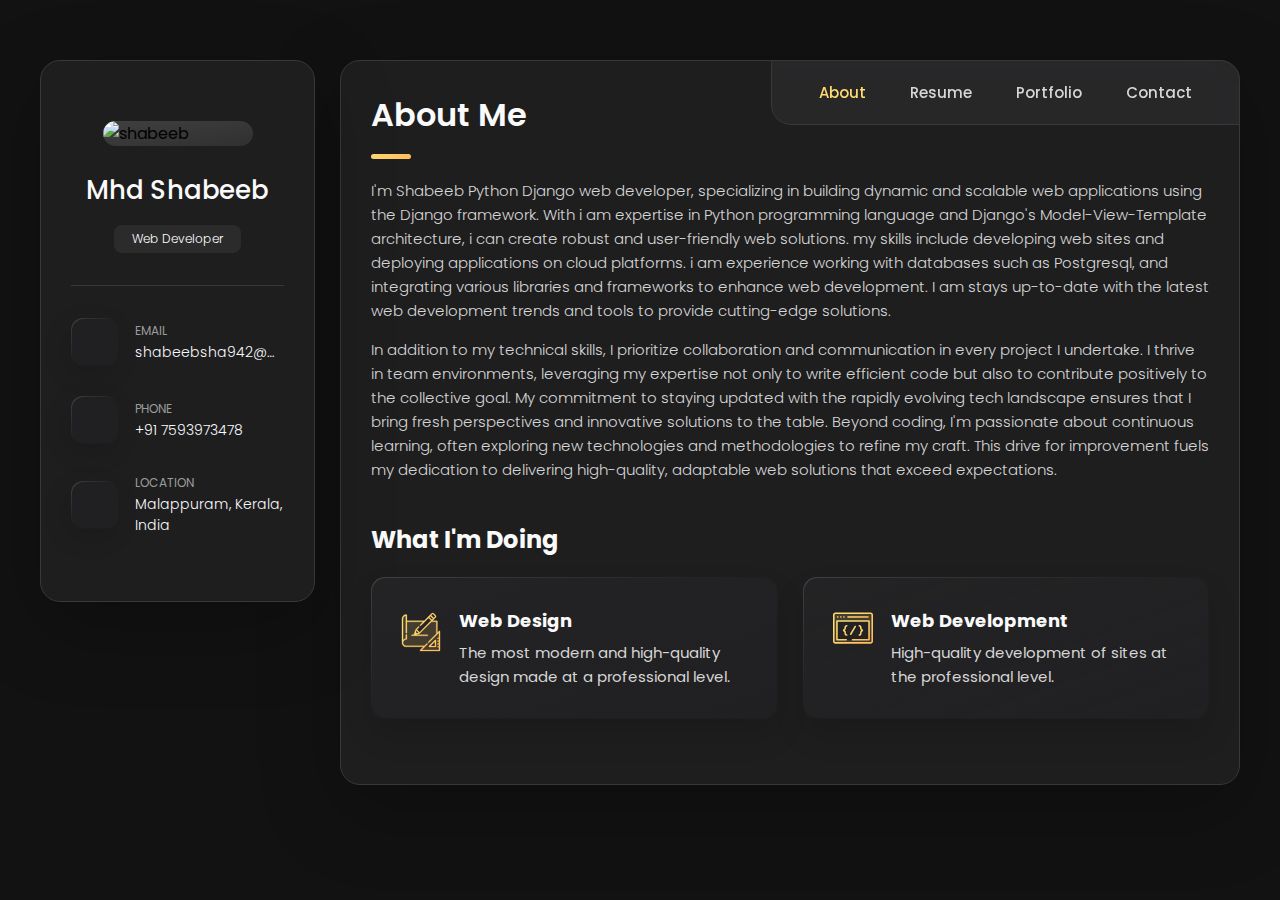
==== commit 3c934dcc: "up" ====
--- a/index.html
+++ b/index.html
@@ -49,7 +49,7 @@
         <div class="info-content">
           <h1 class="name" title="Richard hanrick">Mhd Shabeeb</h1>
 
-          <p class="title">Web developer</p>
+          <p class="title">Web Developer</p>
         </div>
 
         <button class="info_more-btn" data-sidebar-btn>
@@ -75,7 +75,7 @@
             <div class="contact-info">
               <p class="contact-title">Email</p>
 
-              <a href="mailto:shabeebsha942@gmail.com" class="contact-link">shabeebsha942@gmail.com</a>
+              <a target="_blank"  href="mailto:shabeebsha942@gmail.com" class="contact-link">shabeebsha942@gmail.com</a>
             </div>
 
           </li>
@@ -89,7 +89,7 @@
             <div class="contact-info">
               <p class="contact-title">Phone</p>
 
-              <a href="tel:+917593973478" class="contact-link">+91 7593973478</a>
+              <a target="_blank"  href="tel:+917593973478" class="contact-link">+91 7593973478</a>
             </div>
 
           </li>
@@ -115,25 +115,25 @@
         <ul class="social-list">
 
           <li class="social-item">
-            <a href="https://github.com/shabeeb942" class="social-link">
+            <a target="_blank"  href="https://github.com/shabeeb942" class="social-link">
               <ion-icon name="logo-github"></ion-icon>
             </a>
           </li>
 
           <li class="social-item">
-            <a href="https://www.linkedin.com/in/shabeeb-sha-645212245/" class="social-link">
+            <a target="_blank"  href="https://www.linkedin.com/in/shabeeb-sha-645212245/" class="social-link">
               <ion-icon name="logo-linkedin"></ion-icon>
             </a>
           </li>
 
           <li class="social-item">
-            <a href="https://www.instagram.com/shabeeb_sha942" class="social-link">
+            <a target="_blank"  href="https://www.instagram.com/shabeeb_sha942" class="social-link">
               <ion-icon name="logo-instagram"></ion-icon>
             </a>
           </li>
 
           <li class="social-item">
-            <a href="https://twitter.com/shabeebsha942" class="social-link">
+            <a target="_blank"  href="https://twitter.com/shabeebsha942" class="social-link">
               <ion-icon name="logo-twitter"></ion-icon>
             </a>
           </li>
@@ -472,346 +472,237 @@
           <ul class="project-list">
 
             <li class="project-item  active" data-filter-item data-category="web development">
-              <a href="https://oceanqwest.com/">
-
-                <figure class="project-img">
-                  <div class="project-item-icon-box">
-                    <ion-icon name="eye-outline"></ion-icon>
-                  </div>
-
-                  <img src="./assets/images/oceanqwest.png" alt="petshop" loading="lazy">
+              <a target="_blank"  href="https://oceanqwest.com/">
+
+                <figure class="project-img">
+                  <div class="project-item-icon-box">
+                    <ion-icon name="eye-outline"></ion-icon>
+                  </div>
+
+                  <img src="./assets/images/oceanqwest.png" alt="oceanqwest" loading="lazy">
                 </figure>
 
                 <h3 class="project-title">Oceanqwest</h3>
 
-                <p class="project-category">Website</p>
+                <p class="project-category">Web Development</p>
 
               </a>
             </li>
 
             <li class="project-item  active" data-filter-item data-category="web development">
-              <a href="https://organica-inky.vercel.app/">
-
-                <figure class="project-img">
-                  <div class="project-item-icon-box">
-                    <ion-icon name="eye-outline"></ion-icon>
-                  </div>
-
-                  <img src="./assets/images/project_thumb_2.svg" alt="organica" loading="lazy">
-                </figure>
-
-                <h3 class="project-title">Organica</h3>
+              <a target="_blank"  href="https://gadlix.com/">
+
+                <figure class="project-img">
+                  <div class="project-item-icon-box">
+                    <ion-icon name="eye-outline"></ion-icon>
+                  </div>
+
+                  <img src="./assets/images/gadlix.png" alt="gadlix" loading="lazy">
+                </figure>
+
+                <h3 class="project-title">Gadlix</h3>
+
+                <p class="project-category">Web Development</p>
+
+              </a>
+            </li>
+
+            <li class="project-item  active" data-filter-item data-category="web design">
+              <a target="_blank"  href="https://saqooruniforms.com/">
+
+                <figure class="project-img">
+                  <div class="project-item-icon-box">
+                    <ion-icon name="eye-outline"></ion-icon>
+                  </div>
+
+                  <img src="./assets/images/saqoor.png" alt="saqoor" loading="lazy">
+                </figure>
+
+                <h3 class="project-title">Saqoor Unoforms</h3>
+
+                <p class="project-category">Web Development</p>
+
+              </a>
+            </li>
+
+            <li class="project-item  active" data-filter-item data-category="applications">
+              <a target="_blank"  href="https://theclarityskola.com/">
+
+                <figure class="project-img">
+                  <div class="project-item-icon-box">
+                    <ion-icon name="eye-outline"></ion-icon>
+                  </div>
+
+                  <img src="./assets/images/clarityskola.png" alt="skola" loading="lazy">
+                </figure>
+
+                <h3 class="project-title">Clarity Skola</h3>
+
+                <p class="project-category">Web Development</p>
+
+              </a>
+            </li>
+
+            <li class="project-item  active" data-filter-item data-category="web design">
+              <a target="_blank"  href="https://asmdecor.com/">
+
+                <figure class="project-img">
+                  <div class="project-item-icon-box">
+                    <ion-icon name="eye-outline"></ion-icon>
+                  </div>
+
+                  <img src="./assets/images/asm.png" alt="Audio steem site" loading="lazy">
+                </figure>
+
+                <h3 class="project-title">ASM Decor</h3>
+
+                <p class="project-category">Web Development</p>
+
+              </a>
+            </li>
+
+            <li class="project-item  active" data-filter-item data-category="web design">
+              <a target="_blank"  href="https://rdradon.com/">
+
+                <figure class="project-img">
+                  <div class="project-item-icon-box">
+                    <ion-icon name="eye-outline"></ion-icon>
+                  </div>
+
+                  <img src="./assets/images/radon.png" alt="volti" loading="lazy">
+                </figure>
+
+                <h3 class="project-title">Radon</h3>
+
+                <p class="project-category">Web Development</p>
+
+              </a>
+            </li>
+
+            <li class="project-item  active" data-filter-item data-category="web development">
+              <a target="_blank"  href="https://kenztechnology.com/">
+
+                <figure class="project-img">
+                  <div class="project-item-icon-box">
+                    <ion-icon name="eye-outline"></ion-icon>
+                  </div>
+
+                  <img src="./assets/images/kenz.png" alt="kenz technology" loading="lazy">
+                </figure>
+
+                <h3 class="project-title">Kenz Technology</h3>
 
                 <p class="project-category">Web development</p>
 
               </a>
             </li>
 
-            <li class="project-item  active" data-filter-item data-category="web design">
-              <a href="https://nftc-website.vercel.app/">
-
-                <figure class="project-img">
-                  <div class="project-item-icon-box">
-                    <ion-icon name="eye-outline"></ion-icon>
-                  </div>
-
-                  <img src="./assets/images/nftc.png" alt="nftc" loading="lazy">
-                </figure>
-
-                <h3 class="project-title">NFTC website</h3>
-
-                <p class="project-category">Web design</p>
-
-              </a>
-            </li>
-
             <li class="project-item  active" data-filter-item data-category="applications">
-              <a href="https://nftc-website-i3pp.vercel.app/">
-
-                <figure class="project-img">
-                  <div class="project-item-icon-box">
-                    <ion-icon name="eye-outline"></ion-icon>
-                  </div>
-
-                  <img src="./assets/images/project_thumb_4.svg" alt="Marketing agency" loading="lazy">
-                </figure>
-
-                <h3 class="project-title">Marketing agency</h3>
-
-                <p class="project-category">Applications</p>
-
-              </a>
-            </li>
-
-            <li class="project-item  active" data-filter-item data-category="web design">
-              <a href="https://food-truck-two.vercel.app/">
-
-                <figure class="project-img">
-                  <div class="project-item-icon-box">
-                    <ion-icon name="eye-outline"></ion-icon>
-                  </div>
-
-                  <img src="./assets/images/project_thumb_5.svg" alt="Audio steem site" loading="lazy">
-                </figure>
-
-                <h3 class="project-title">Audio streem site</h3>
-
-                <p class="project-category">Web design</p>
-
-              </a>
-            </li>
-
-            <li class="project-item  active" data-filter-item data-category="web design">
-              <a href="#">
-
-                <figure class="project-img">
-                  <div class="project-item-icon-box">
-                    <ion-icon name="eye-outline"></ion-icon>
-                  </div>
-
-                  <img src="./assets/images/project_thumb_6.svg" alt="volti" loading="lazy">
-                </figure>
-
-                <h3 class="project-title">volti - elsectric vhicle site</h3>
-
-                <p class="project-category">Web design</p>
+              <a target="_blank"  href="https://camsmarine.com/">
+
+                <figure class="project-img">
+                  <div class="project-item-icon-box">
+                    <ion-icon name="eye-outline"></ion-icon>
+                  </div>
+
+                  <img src="./assets/images/camsmarine.png" alt="cryproza" loading="lazy">
+                </figure>
+
+                <h3 class="project-title">Camsmarine</h3>
+
+                <p class="project-category">web Development</p>
 
               </a>
             </li>
 
             <li class="project-item  active" data-filter-item data-category="web development">
-              <a href="#">
-
-                <figure class="project-img">
-                  <div class="project-item-icon-box">
-                    <ion-icon name="eye-outline"></ion-icon>
-                  </div>
-
-                  <img src="./assets/images/project_thumb_7.svg" alt="Book store" loading="lazy">
-                </figure>
-
-                <h3 class="project-title">Book Store</h3>
+              <a target="_blank"  href="https://oxdu.in/en/">
+
+                <figure class="project-img">
+                  <div class="project-item-icon-box">
+                    <ion-icon name="eye-outline"></ion-icon>
+                  </div>
+
+                  <img src="./assets/images/oxdu.png" alt="Oxdu" loading="lazy">
+                </figure>
+
+                <h3 class="project-title">Oxdu</h3>
 
                 <p class="project-category">Web development</p>
 
               </a>
             </li>
 
-            <li class="project-item  active" data-filter-item data-category="applications">
-              <a href="https://criptoza-crypto-site.vercel.app/">
-
-                <figure class="project-img">
-                  <div class="project-item-icon-box">
-                    <ion-icon name="eye-outline"></ion-icon>
-                  </div>
-
-                  <img src="./assets/images/project_thumb_8.svg" alt="cryproza" loading="lazy">
-                </figure>
-
-                <h3 class="project-title">cryptoza</h3>
-
-                <p class="project-category">web development</p>
-
-              </a>
-            </li>
 
             <li class="project-item  active" data-filter-item data-category="web development">
-              <a href="https://flight-website-nu.vercel.app/">
-
-                <figure class="project-img">
-                  <div class="project-item-icon-box">
-                    <ion-icon name="eye-outline"></ion-icon>
-                  </div>
-
-                  <img src="./assets/images/project_thumb_9.svg" alt="Flight-ticket" loading="lazy">
-                </figure>
-
-                <h3 class="project-title">Flight-ticket</h3>
+              <a target="_blank"  href="https://momentummedia.in/">
+
+                <figure class="project-img">
+                  <div class="project-item-icon-box">
+                    <ion-icon name="eye-outline"></ion-icon>
+                  </div>
+
+                  <img src="./assets/images/momentum.png" alt="Momentum" loading="lazy">
+                </figure>
+
+                <h3 class="project-title">Momentum</h3>
+
+                <p class="project-category">Web Development</p>
+
+              </a>
+            </li>
+
+            <li class="project-item  active" data-filter-item data-category="web development">
+              <a target="_blank"  href="https://millenium.geany.website/">
+
+                <figure class="project-img">
+                  <div class="project-item-icon-box">
+                    <ion-icon name="eye-outline"></ion-icon>
+                  </div>
+
+                  <img src="./assets/images/millennium.png" alt="millenium " loading="lazy">
+                </figure>
+
+                <h3 class="project-title">Millenium</h3>
+
+                <p class="project-category">Web Development</p>
+
+              </a>
+            </li>
+
+
+            <li class="project-item  active" data-filter-item data-category="web development">
+              <a target="_blank"  href="https://agpfactory.com/">
+
+                <figure class="project-img">
+                  <div class="project-item-icon-box">
+                    <ion-icon name="eye-outline"></ion-icon>
+                  </div>
+
+                  <img src="./assets/images/agp.png" alt="AGP Factory " loading="lazy">
+                </figure>
+
+                <h3 class="project-title">AGP Factory</h3>
 
                 <p class="project-category">Web development</p>
 
               </a>
             </li>
 
-
             <li class="project-item  active" data-filter-item data-category="web development">
-              <a href="https://agency-website-virid.vercel.app/">
-
-                <figure class="project-img">
-                  <div class="project-item-icon-box">
-                    <ion-icon name="eye-outline"></ion-icon>
-                  </div>
-
-                  <img src="./assets/images/project_thumb_10.svg" alt="Agency " loading="lazy">
-                </figure>
-
-                <h3 class="project-title">Agency website</h3>
-
-                <p class="project-category">Web development</p>
-
-              </a>
-            </li>
-
-            <li class="project-item  active" data-filter-item data-category="web development">
-              <a href="https://craftyy.vercel.app/">
-
-                <figure class="project-img">
-                  <div class="project-item-icon-box">
-                    <ion-icon name="eye-outline"></ion-icon>
-                  </div>
-
-                  <img src="./assets/images/project_thumb_11.svg" alt="craftyy " loading="lazy">
-                </figure>
-
-                <h3 class="project-title">crafty-</h3>
-
-                <p class="project-category">Web development</p>
-
-              </a>
-            </li>
-
-
-            <li class="project-item  active" data-filter-item data-category="web development">
-              <a href="https://cryptex-crypto-ten.vercel.app/">
-
-                <figure class="project-img">
-                  <div class="project-item-icon-box">
-                    <ion-icon name="eye-outline"></ion-icon>
-                  </div>
-
-                  <img src="./assets/images/project_thumb_12.svg" alt="Cryptex " loading="lazy">
-                </figure>
-
-                <h3 class="project-title">Cryptex</h3>
-
-                <p class="project-category">Web development</p>
-
-              </a>
-            </li>
-
-            <li class="project-item  active" data-filter-item data-category="web development">
-              <a href="https://esports-psi.vercel.app/">
-
-                <figure class="project-img">
-                  <div class="project-item-icon-box">
-                    <ion-icon name="eye-outline"></ion-icon>
-                  </div>
-
-                  <img src="./assets/images/project_thumb_13.svg" alt="Esports " loading="lazy">
-                </figure>
-
-                <h3 class="project-title">Esports</h3>
-
-                <p class="project-category">Web development</p>
-
-              </a>
-            </li>
-
-            <li class="project-item  active" data-filter-item data-category="web development">
-              <a href="https://woodex-furniture.vercel.app/">
-
-                <figure class="project-img">
-                  <div class="project-item-icon-box">
-                    <ion-icon name="eye-outline"></ion-icon>
-                  </div>
-
-                  <img src="./assets/images/project_thumb_14.svg" alt="woodex-furniture " loading="lazy">
-                </figure>
-
-                <h3 class="project-title">woodex-furniture</h3>
-
-                <p class="project-category">Web development</p>
-
-              </a>
-            </li>
-
-            <li class="project-item  active" data-filter-item data-category="web development">
-              <a href="https://fitness-d81b.vercel.app/">
-
-                <figure class="project-img">
-                  <div class="project-item-icon-box">
-                    <ion-icon name="eye-outline"></ion-icon>
-                  </div>
-
-                  <img src="./assets/images/project_thumb_15.svg" alt="fitness " loading="lazy">
-                </figure>
-
-                <h3 class="project-title">fitness</h3>
-
-                <p class="project-category">Web development</p>
-
-              </a>
-            </li>
-
-
-            <li class="project-item  active" data-filter-item data-category="web development">
-              <a href="https://realestate-delta-six.vercel.app/">
-
-                <figure class="project-img">
-                  <div class="project-item-icon-box">
-                    <ion-icon name="eye-outline"></ion-icon>
-                  </div>
-
-                  <img src="./assets/images/project_thumb_16.svg" alt="Realestate" loading="lazy">
-                </figure>
-
-                <h3 class="project-title">Realestate</h3>
-
-                <p class="project-category">Web development</p>
-
-              </a>
-            </li>
-
-            <li class="project-item  active" data-filter-item data-category="web development">
-              <a href="https://gamics-jade.vercel.app/">
-
-                <figure class="project-img">
-                  <div class="project-item-icon-box">
-                    <ion-icon name="eye-outline"></ion-icon>
-                  </div>
-
-                  <img src="./assets/images/project_thumb_17.svg" alt="Gamex" loading="lazy">
-                </figure>
-
-                <h3 class="project-title">Gamex</h3>
-
-                <p class="project-category">Web development</p>
-
-              </a>
-            </li>
-
-            <li class="project-item  active" data-filter-item data-category="web development">
-              <a href="https://hospital-eight-gamma.vercel.app/">
-
-                <figure class="project-img">
-                  <div class="project-item-icon-box">
-                    <ion-icon name="eye-outline"></ion-icon>
-                  </div>
-
-                  <img src="./assets/images/project_thumb_18.svg" alt="hospital" loading="lazy">
-                </figure>
-
-                <h3 class="project-title">Hospita-website</h3>
-
-                <p class="project-category">Web development</p>
-
-              </a>
-            </li>
-
-            <li class="project-item  active" data-filter-item data-category="web development">
-              <a href="https://shoe-ecommerce-plum.vercel.app/">
-
-                <figure class="project-img">
-                  <div class="project-item-icon-box">
-                    <ion-icon name="eye-outline"></ion-icon>
-                  </div>
-
-                  <img src="./assets/images/project_thumb_19.svg" alt="Footcap" loading="lazy">
-                </figure>
-
-                <h3 class="project-title">Footcap</h3>
-
-                <p class="project-category">Web development</p>
+              <a target="_blank"  href="https://shahdigitalmarketing.agency/">
+
+                <figure class="project-img">
+                  <div class="project-item-icon-box">
+                    <ion-icon name="eye-outline"></ion-icon>
+                  </div>
+
+                  <img src="./assets/images/shah.png" alt="Shah" loading="lazy">
+                </figure>
+
+                <h3 class="project-title">Shah Digital Marketing</h3>
+
+                <p class="project-category">Web Development</p>
 
               </a>
             </li>
@@ -842,7 +733,7 @@
           <ul class="blog-posts-list">
 
             <li class="blog-post-item">
-              <a href="#">
+              <a target="_blank"  href="#">
 
                 <figure class="blog-banner-box">
                   <img src="./assets/images/blog-1.jpg" alt="Design conferences in 2022" loading="lazy">
@@ -870,7 +761,7 @@
             </li>
 
             <li class="blog-post-item">
-              <a href="#">
+              <a target="_blank"  href="#">
 
                 <figure class="blog-banner-box">
                   <img src="./assets/images/blog-2.jpg" alt="Best fonts every designer" loading="lazy">
@@ -898,7 +789,7 @@
             </li>
 
             <li class="blog-post-item">
-              <a href="#">
+              <a target="_blank"  href="#">
 
                 <figure class="blog-banner-box">
                   <img src="./assets/images/blog-3.jpg" alt="Design digest #80" loading="lazy">
@@ -926,7 +817,7 @@
             </li>
 
             <li class="blog-post-item">
-              <a href="#">
+              <a target="_blank"  href="#">
 
                 <figure class="blog-banner-box">
                   <img src="./assets/images/blog-4.jpg" alt="UI interactions of the week" loading="lazy">
@@ -954,7 +845,7 @@
             </li>
 
             <li class="blog-post-item">
-              <a href="#">
+              <a target="_blank"  href="#">
 
                 <figure class="blog-banner-box">
                   <img src="./assets/images/blog-5.jpg" alt="The forgotten art of spacing" loading="lazy">
@@ -982,7 +873,7 @@
             </li>
 
             <li class="blog-post-item">
-              <a href="#">
+              <a target="_blank"  href="#">
 
                 <figure class="blog-banner-box">
                   <img src="./assets/images/blog-6.jpg" alt="Design digest #79" loading="lazy">
